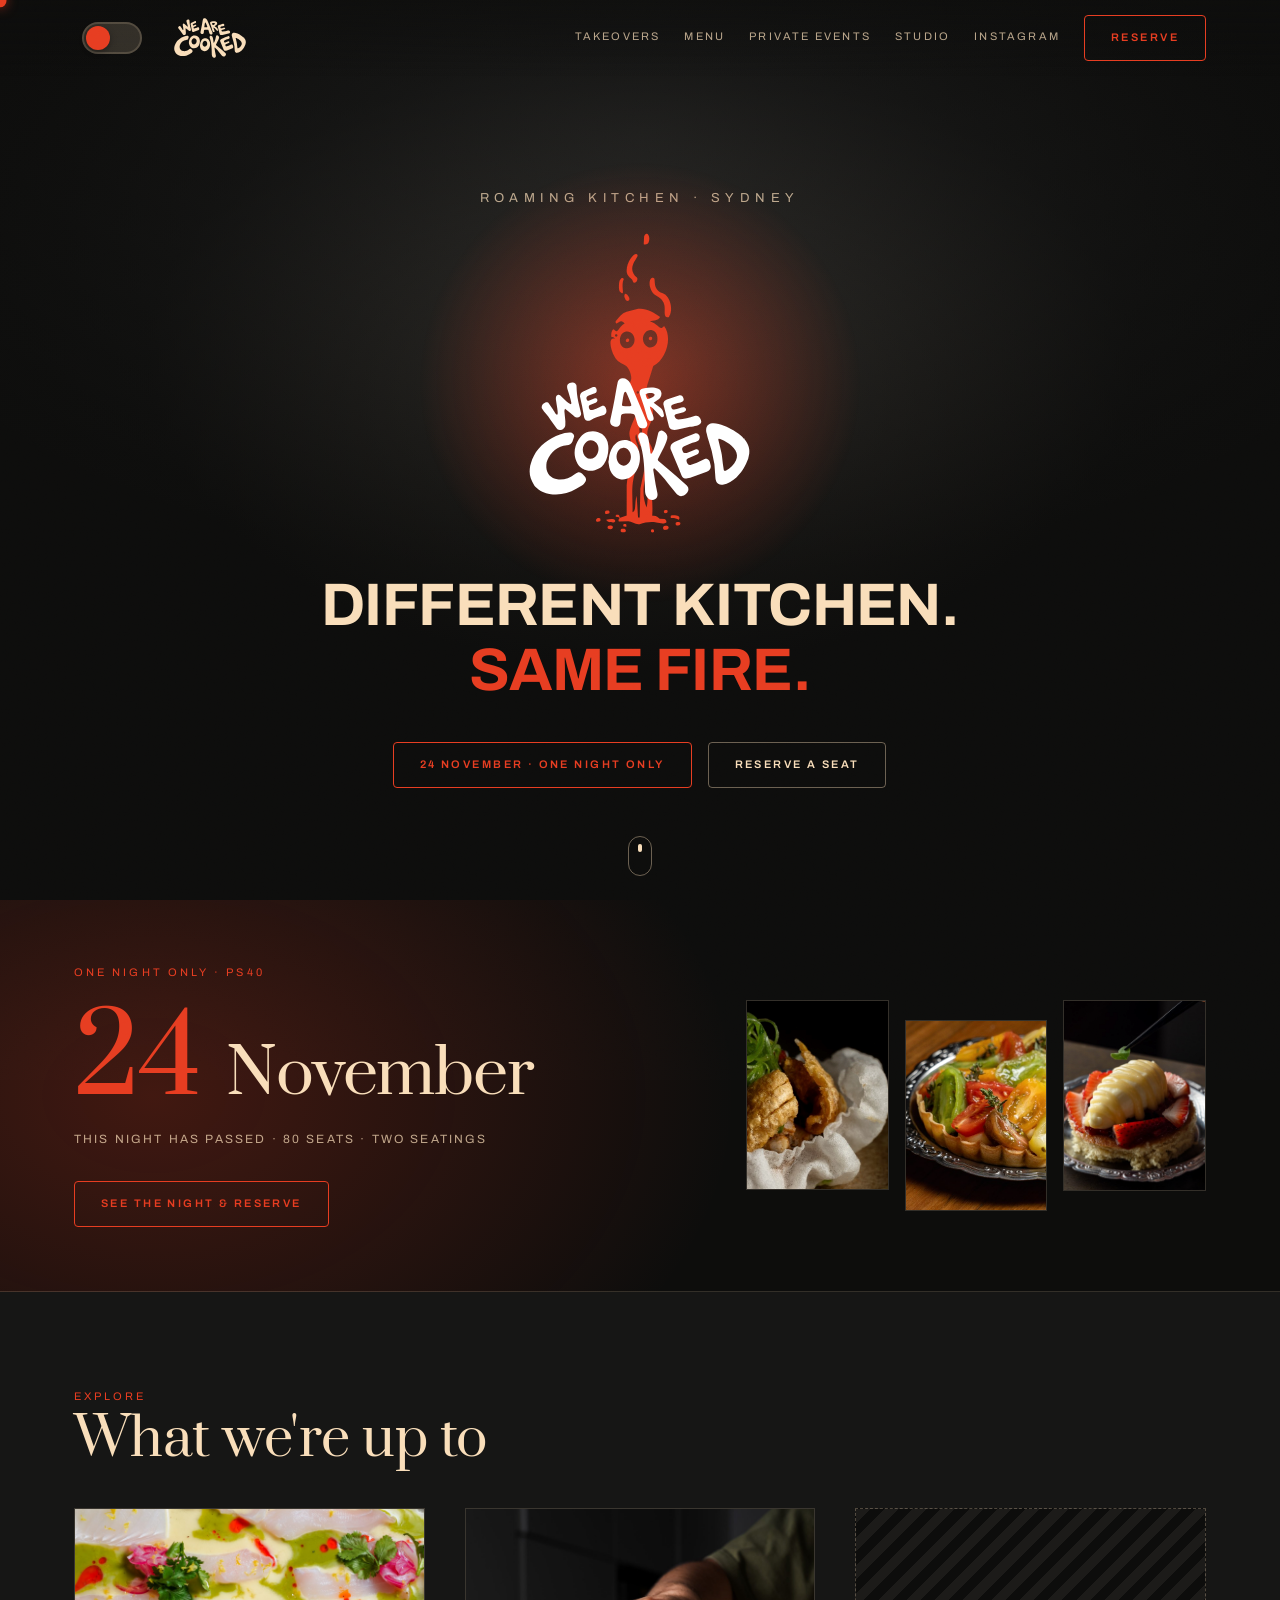
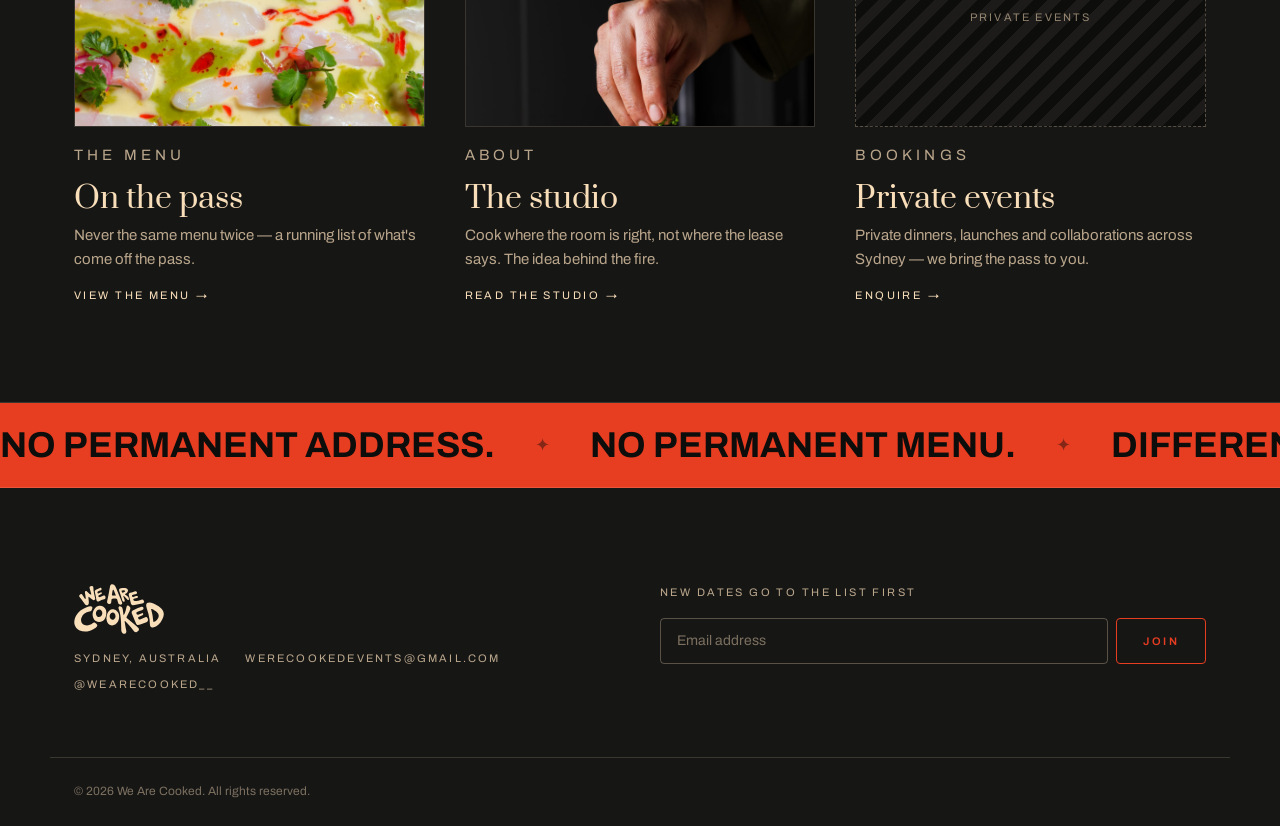
==== index.html @ dd6ea1f4 "Single-night PS40 event (24 Nov), dish photos, menu gallery - Reframe PS40 as one night only: takeov" ====
<!DOCTYPE html>
<html lang="en">
<head>
<meta charset="UTF-8">
<meta name="viewport" content="width=device-width, initial-scale=1, viewport-fit=cover">
<title>We Are Cooked — Roaming Kitchen, Sydney</title>
<meta name="description" content="We Are Cooked is a roaming kitchen based in Sydney. No permanent address, no permanent menu — follow the fire to our next kitchen takeover.">
<meta name="theme-color" content="#161615">

<!-- Open Graph -->
<meta property="og:title" content="We Are Cooked — Roaming Kitchen, Sydney">
<meta property="og:description" content="No permanent address. No permanent menu. We cook where we can, serve what we love. Different kitchen. Same fire.">
<meta property="og:type" content="website">
<meta property="og:url" content="https://beaupronesti-ux.github.io/WeAreCooked-/">
<meta property="og:image" content="https://beaupronesti-ux.github.io/WeAreCooked-/assets/img/og-share.jpg">
<meta property="og:image:width" content="1200">
<meta property="og:image:height" content="630">
<meta name="twitter:card" content="summary_large_image">
<meta name="twitter:title" content="We Are Cooked — Roaming Kitchen, Sydney">
<meta name="twitter:description" content="No permanent address. No permanent menu. Different kitchen. Same fire.">
<meta name="twitter:image" content="https://beaupronesti-ux.github.io/WeAreCooked-/assets/img/og-share.jpg">

<link rel="icon" type="image/svg+xml" href="assets/img/logo-icon.svg">

<link rel="preconnect" href="https://fonts.googleapis.com">
<link rel="preconnect" href="https://fonts.gstatic.com" crossorigin>
<link href="https://fonts.googleapis.com/css2?family=Archivo:wght@400;500;600;700&family=Prata&display=swap" rel="stylesheet">

<link rel="stylesheet" href="assets/css/style.css">
</head>
<body>

<a class="skip-link" href="#main">Skip to content</a>

<div class="grain-overlay" aria-hidden="true"></div>

<div class="cursor-flame" id="cursorFlame" aria-hidden="true">
  <svg class="cursor-flame-svg" viewBox="0 0 64 64" fill="currentColor" aria-hidden="true">
    <path d="M32 8c-6 10-16 14-16 26a16 16 0 0 0 32 0c0-6-3-9-5-12 0 4-2 6-4 6 3-8-1-14-7-20z"/>
  </svg>
</div>

<!-- ============ HEADER ============ -->
<header class="site-header" id="siteHeader">
  <div class="wrap header-row">
    <button class="theme-toggle" id="themeToggle" type="button" aria-pressed="false" aria-label="Switch to light palette">
      <span class="theme-toggle-track"><span class="theme-toggle-thumb"></span></span>
    </button>

    <a href="index.html" class="brand">
      <img src="assets/img/logo-wordmark.svg" alt="We Are Cooked" class="brand-mark logo-dark">
      <img src="assets/img/logo-wordmark-light.svg" alt="We Are Cooked" class="brand-mark logo-light">
    </a>

    <nav class="primary-nav" id="primaryNav" aria-label="Primary">
      <a href="takeovers.html">Takeovers</a>
      <a href="menu.html">Menu</a>
      <a href="private.html">Private Events</a>
      <a href="studio.html">Studio</a>
      <a href="https://instagram.com/wearecooked__" target="_blank" rel="noopener">Instagram</a>
    </nav>

    <div class="header-actions">
      <button class="btn btn-primary" type="button" data-open-reserve data-event="general">Reserve</button>
      <button class="nav-toggle" id="navToggle" aria-expanded="false" aria-controls="mobileNav" aria-label="Open menu">
        <span></span><span></span><span></span>
      </button>
    </div>
  </div>
</header>

<!-- ============ MOBILE NAV ============ -->
<div class="mobile-nav" id="mobileNav" aria-hidden="true">
  <nav aria-label="Mobile">
    <a href="takeovers.html">Takeovers</a>
    <a href="menu.html">Menu</a>
    <a href="private.html">Private Events</a>
    <a href="studio.html">Studio</a>
    <a href="https://instagram.com/wearecooked__" target="_blank" rel="noopener">Instagram</a>
    <a href="takeovers.html#seatings" class="btn btn-primary btn-block">Reserve a seat</a>
  </nav>
</div>

<main id="main">

  <!-- ============ HERO ============ -->
  <section class="hero" id="top">
    <div class="hero-embers" aria-hidden="true">
      <span></span><span></span><span></span><span></span><span></span>
      <span></span><span></span><span></span><span></span><span></span>
      <span></span><span></span>
    </div>
    <div class="hero-vignette" aria-hidden="true"></div>

    <div class="hero-inner">
      <p class="hero-eyebrow hero-in hero-in-1">Roaming kitchen&nbsp;&middot;&nbsp;Sydney</p>
      <h1 class="hero-mark hero-in hero-in-2">
        <img src="assets/img/logo-hero.svg" alt="We Are Cooked" class="logo-dark">
        <img src="assets/img/logo-hero-light.svg" alt="We Are Cooked" class="logo-light">
      </h1>
      <p class="hero-statement hero-in hero-in-3">Different kitchen.<br><span>Same fire.</span></p>

      <div class="hero-cta hero-in hero-in-4">
        <a href="takeovers.html" class="btn btn-primary">24 November &middot; One night only</a>
        <button class="btn btn-secondary" type="button" data-open-reserve data-event="general">Reserve a seat</button>
      </div>
    </div>

    <a class="scroll-cue" href="#featured-takeover" aria-label="Scroll to explore">
      <span></span>
    </a>
  </section>

  <!-- ============ FEATURED TAKEOVER ============ -->
  <section class="featured-takeover reveal" id="featured-takeover">
    <div class="wrap featured-takeover-inner">
      <div class="featured-copy">
        <p class="eyebrow">One night only &middot; PS40</p>
        <h2 class="ticket-dates featured-dates">24 <em>November</em></h2>
        <p class="featured-scarcity"><span data-countdown>One night only</span> &middot; 80 seats &middot; two seatings</p>
        <a href="takeovers.html" class="btn btn-primary featured-cta">See the night &amp; reserve</a>
      </div>
      <div class="featured-photos" aria-hidden="true">
        <img src="assets/img/dish-pork-liver-sisig.jpg" alt="" loading="lazy">
        <img src="assets/img/dish-garden-tomato-tart.jpg" alt="" loading="lazy">
        <img src="assets/img/dish-olive-strawberry.jpg" alt="" loading="lazy">
      </div>
    </div>
  </section>

  <!-- ============ PREVIEWS ============ -->
  <section class="section section-alt" id="previews">
    <div class="wrap">
      <div class="section-head reveal">
        <div>
          <p class="eyebrow">Explore</p>
          <h2>What we're up to</h2>
        </div>
      </div>

      <div class="preview-grid reveal">
        <article class="preview-card">
          <div class="image-slot has-photo" aria-hidden="true"><img src="assets/img/dish-angelfish-ceviche.jpg" alt=""></div>
          <p class="eyebrow">The menu</p>
          <h3>On the pass</h3>
          <p>Never the same menu twice &mdash; a running list of what's come off the pass.</p>
          <a href="menu.html" class="link-arrow">View the menu <span class="arrow-nudge">&rarr;</span></a>
        </article>

        <article class="preview-card">
          <div class="image-slot has-photo" aria-hidden="true"><img src="assets/img/studio-hands-working.jpg" alt=""></div>
          <p class="eyebrow">About</p>
          <h3>The studio</h3>
          <p>Cook where the room is right, not where the lease says. The idea behind the fire.</p>
          <a href="studio.html" class="link-arrow">Read the studio <span class="arrow-nudge">&rarr;</span></a>
        </article>

        <article class="preview-card">
          <div class="image-slot" aria-hidden="true"><span>Private Events</span></div>
          <p class="eyebrow">Bookings</p>
          <h3>Private events</h3>
          <p>Private dinners, launches and collaborations across Sydney &mdash; we bring the pass to you.</p>
          <a href="private.html" class="link-arrow">Enquire <span class="arrow-nudge">&rarr;</span></a>
        </article>
      </div>
    </div>
  </section>

  <!-- ============ MANIFESTO MARQUEE ============ -->
  <section class="marquee" id="manifesto" aria-label="Brand statement">
    <p class="visually-hidden">No permanent address. No permanent menu. We cook where we can, serve what we love. Different kitchen. Same fire.</p>
    <div class="marquee-track" aria-hidden="true">
      <span>No permanent address.</span><span>No permanent menu.</span><span>Different kitchen.</span><span>Same fire.</span>
      <span>No permanent address.</span><span>No permanent menu.</span><span>Different kitchen.</span><span>Same fire.</span>
    </div>
    <p class="marquee-static" aria-hidden="true">No permanent address. No permanent menu. Different kitchen. Same fire.</p>
  </section>

</main>

<!-- ============ FOOTER ============ -->
<footer class="site-footer" id="footer-signup">
  <div class="wrap footer-grid">
    <div class="footer-brand">
      <img src="assets/img/logo-wordmark.svg" alt="We Are Cooked" class="brand-footer-mark logo-dark">
      <img src="assets/img/logo-wordmark-light.svg" alt="We Are Cooked" class="brand-footer-mark logo-light">
      <div class="footer-meta">
        <span>Sydney, Australia</span>
        <a href="mailto:werecookedevents@gmail.com">werecookedevents@gmail.com</a>
        <a href="https://instagram.com/wearecooked__" target="_blank" rel="noopener">@wearecooked__</a>
      </div>
    </div>

    <div class="footer-signup">
      <div class="footer-signup-label">New dates go to the list first</div>
      <form class="signup-form" id="signupForm" novalidate>
        <label class="visually-hidden" for="signupEmail">Email address</label>
        <input class="input" type="email" id="signupEmail" name="email" placeholder="Email address" required autocomplete="email">
        <button class="btn btn-primary" type="submit">Join</button>
      </form>
      <p class="signup-status" id="signupStatus" role="status" aria-live="polite"></p>
    </div>
  </div>

  <div class="wrap footer-bottom">
    <p>&copy; <span id="year"></span> We Are Cooked. All rights reserved.</p>
  </div>
</footer>

<!-- ============ MOBILE STICKY RESERVE BAR ============ -->
<div class="mobile-reserve-bar" id="mobileReserveBar">
  <button class="btn btn-primary btn-block" type="button" data-open-reserve data-event="general">Reserve a seat</button>
</div>

<!-- ============ RESERVE MODAL ============ -->
<div class="modal-backdrop" id="reserveBackdrop" hidden>
  <div class="modal" role="dialog" aria-modal="true" aria-labelledby="reserveTitle" id="reserveModal">
    <div class="modal-head">
      <div>
        <div id="reserveTitle" class="modal-title">Reserve a seat</div>
        <div class="modal-sub" id="reserveSub">Choose a date to get started</div>
      </div>
      <button class="modal-close" type="button" id="reserveClose" aria-label="Close">&times;</button>
    </div>
    <div class="modal-body" id="reserveBody">
      <!-- Fallback reserve-by-email message shown until Humanitix links are configured -->
    </div>
  </div>
</div>

<script src="assets/js/main.js"></script>
<script src="https://events.humanitix.com/scripts/widgets/popup.js" type="module"></script>
</body>
</html>
---- assets/css/style.css ----
/* ==========================================================================
   We Are Cooked — design tokens
   ========================================================================== */
:root {
  --ink: #0d0d0c;
  --ink-2: #161615;
  --ink-3: #1c1b19;
  --cream: #F9DEBA;
  --cream-soft: color-mix(in srgb, var(--cream) 72%, transparent);
  --cream-faint: color-mix(in srgb, var(--cream) 16%, transparent);
  --ember: #E73D21;
  --ember-2: #C52319;

  --font-display: 'Prata', Georgia, serif;
  --font-body: 'Archivo', system-ui, -apple-system, 'Segoe UI', sans-serif;
  --font-statement: 'Archivo', system-ui, sans-serif;

  --wrap: 1180px;
  --space-1: 8px;
  --space-2: 16px;
  --space-3: 24px;
  --space-4: 40px;
  --space-5: 64px;
  --space-6: 96px;

  --radius: 4px;
  --header-h: 76px;

  --ease: cubic-bezier(.2, .8, .2, 1);
}

/* Light palette — sampled directly from the paste-up flier series:
   bright cream page (page 1), dusty pink for alternating sections
   (page 4, "Same Fire."), warm tan for card/panel surfaces. */
[data-theme="light"] {
  --ink: #EFE9E2;
  --ink-2: color-mix(in srgb, var(--ember) 16%, #EFE9E2 84%);
  --ink-3: #F6E9D4;
  --cream: #0d0d0c;
}

/* ==========================================================================
   Reset
   ========================================================================== */
*, *::before, *::after { box-sizing: border-box; }
html { -webkit-text-size-adjust: 100%; scroll-behavior: smooth; }
@media (prefers-reduced-motion: reduce) {
  html { scroll-behavior: auto; }
  *, *::before, *::after { animation-duration: .001ms !important; animation-iteration-count: 1 !important; transition-duration: .001ms !important; scroll-behavior: auto !important; }
}
body {
  margin: 0;
  background: var(--ink);
  color: var(--cream);
  font-family: var(--font-body);
  font-size: 16px;
  line-height: 1.6;
  -webkit-font-smoothing: antialiased;
}
img { max-width: 100%; display: block; }
h1, h2, h3, h4 { font-family: var(--font-display); font-weight: 400; line-height: 1.05; margin: 0; }
p { margin: 0; }
a { color: inherit; }
button { font-family: inherit; }

.wrap { max-width: var(--wrap); margin-inline: auto; padding-inline: var(--space-3); }
@media (max-width: 640px) { .wrap { padding-inline: var(--space-2); } }

.visually-hidden {
  position: absolute; width: 1px; height: 1px; padding: 0; margin: -1px;
  overflow: hidden; clip: rect(0,0,0,0); white-space: nowrap; border: 0;
}

.skip-link {
  position: fixed; top: -100%; left: var(--space-2); z-index: 1000;
  background: var(--cream); color: var(--ink); padding: 10px 16px;
  border-radius: var(--radius); font-size: 14px; font-weight: 600;
  transition: top .2s var(--ease);
}
.skip-link:focus { top: var(--space-2); }

:focus-visible { outline: 2px solid var(--ember); outline-offset: 3px; }
::selection { background: color-mix(in srgb, var(--ember) 40%, transparent); color: var(--cream); }

/* ==========================================================================
   Custom cursor (desktop / fine-pointer only — see main.js for activation)
   ========================================================================== */
.cursor-flame {
  position: fixed; top: 0; left: 0; z-index: 1000; pointer-events: none;
  width: 26px; height: 26px; color: var(--ember);
  opacity: 0; transition: opacity .2s var(--ease), width .2s var(--ease), height .2s var(--ease), color .2s var(--ease);
  filter: drop-shadow(0 0 6px rgba(231, 61, 33, .6));
}
.cursor-flame-svg {
  width: 100%; height: 100%; display: block;
  animation: flame-flicker 1.6s ease-in-out infinite;
  transform-origin: 50% 85%;
}
@keyframes flame-flicker {
  0%, 100% { transform: scale(1, 1) rotate(0deg); }
  25% { transform: scale(1.06, .94) rotate(-4deg); }
  50% { transform: scale(.95, 1.05) rotate(3deg); }
  75% { transform: scale(1.03, .97) rotate(-2deg); }
}
body.has-custom-cursor { cursor: none; }
body.has-custom-cursor a, body.has-custom-cursor button, body.has-custom-cursor [role="button"] { cursor: none; }
body.has-custom-cursor .cursor-flame { opacity: 1; }
.cursor-flame.is-hovering { width: 38px; height: 38px; color: #F9DEBA; }
@media (prefers-reduced-motion: reduce), (pointer: coarse) {
  .cursor-flame { display: none; }
}

.cursor-spark {
  position: fixed; top: 0; left: 0; z-index: 999; pointer-events: none;
  width: 5px; height: 5px; margin: -2.5px 0 0 -2.5px; border-radius: 50%;
  background: var(--ember); box-shadow: 0 0 6px 1px rgba(231, 61, 33, .8);
  animation: spark-burst .55s cubic-bezier(.2, .8, .2, 1) forwards;
}
@keyframes spark-burst {
  0% { transform: translate(0, 0) scale(1); opacity: 1; }
  100% { transform: translate(var(--sx), var(--sy)) scale(0); opacity: 0; }
}
@media (prefers-reduced-motion: reduce), (pointer: coarse) {
  .cursor-spark { display: none; }
}

/* ==========================================================================
   Grain overlay — raw, gritty film-grain texture over the whole page
   ========================================================================== */
.grain-overlay {
  position: fixed; inset: -20%; z-index: 998; pointer-events: none;
  background-image: url("data:image/svg+xml,%3Csvg xmlns='http://www.w3.org/2000/svg' width='180' height='180'%3E%3Cfilter id='n'%3E%3CfeTurbulence type='fractalNoise' baseFrequency='0.9' numOctaves='2' stitchTiles='stitch'/%3E%3C/filter%3E%3Crect width='100%25' height='100%25' filter='url(%23n)'/%3E%3C/svg%3E");
  opacity: .05; mix-blend-mode: overlay;
  animation: grain-shift 8s steps(8) infinite;
}
@keyframes grain-shift {
  0% { transform: translate(0, 0); }
  12% { transform: translate(-2%, 2%); }
  24% { transform: translate(2%, -1%); }
  37% { transform: translate(-1%, -2%); }
  50% { transform: translate(2%, 2%); }
  62% { transform: translate(-2%, -1%); }
  75% { transform: translate(1%, 2%); }
  87% { transform: translate(-1%, 1%); }
  100% { transform: translate(0, 0); }
}
@media (prefers-reduced-motion: reduce) { .grain-overlay { animation: none; } }

/* ==========================================================================
   Buttons
   ========================================================================== */
.btn {
  position: relative; isolation: isolate; overflow: hidden;
  display: inline-flex; align-items: center; justify-content: center;
  gap: 8px; min-height: 46px; padding: 0 26px;
  border: 1px solid transparent; border-radius: var(--radius);
  font-family: var(--font-body); font-weight: 600;
  font-size: 11px; letter-spacing: .22em; text-transform: uppercase;
  text-decoration: none; cursor: pointer; white-space: nowrap;
  transition: border-color .2s var(--ease), color .25s var(--ease) .05s, transform .2s var(--ease);
}
.btn::before {
  content: ""; position: absolute; inset: 0; z-index: -1;
  transform: scaleX(0); transform-origin: left center;
  transition: transform .4s var(--ease);
}
.btn:hover { transform: translateY(-2px); }
.btn:hover::before { transform: scaleX(1); }
.btn:active { transform: translateY(1px); }
.btn-primary { background: transparent; border-color: var(--ember); color: var(--ember); }
.btn-primary::before { background: var(--ember); }
.btn-primary:hover { color: var(--ink); }
.btn-secondary { background: transparent; border-color: color-mix(in srgb, var(--cream) 40%, transparent); color: var(--cream); }
.btn-secondary::before { background: var(--cream); }
.btn-secondary:hover { color: var(--ink); border-color: var(--cream); }
.btn-block { width: 100%; }

.link-arrow {
  display: inline-flex; align-items: center; gap: 6px;
  font-size: 11px; letter-spacing: .22em; text-transform: uppercase;
  text-decoration: none; color: var(--cream);
  background-image: linear-gradient(currentColor, currentColor);
  background-size: 0 1px; background-repeat: no-repeat; background-position: 0 100%;
  transition: background-size .3s var(--ease), color .3s var(--ease);
  padding-bottom: 2px;
}
.link-arrow:hover { background-size: 100% 1px; color: var(--ember); }
.arrow-nudge { display: inline-block; transition: transform .3s var(--ease); }
.link-arrow:hover .arrow-nudge { transform: translateX(4px); }

.input {
  min-height: 46px; padding: 0 16px; font: inherit; font-size: 14px;
  color: var(--cream); background: transparent;
  border: 1px solid color-mix(in srgb, var(--cream) 30%, transparent); border-radius: var(--radius);
  outline: none; transition: border-color .2s var(--ease);
}
.input::placeholder { color: color-mix(in srgb, var(--cream) 45%, transparent); }
.input:hover { border-color: color-mix(in srgb, var(--cream) 55%, transparent); }
.input:focus-visible { border-color: var(--ember); }

/* ==========================================================================
   Header / Nav
   ========================================================================== */
.site-header {
  position: fixed; inset: 0 0 auto 0; z-index: 200;
  background: linear-gradient(to bottom, color-mix(in srgb, var(--ink) 55%, transparent), transparent);
  transition: background-color .3s var(--ease), border-color .3s var(--ease), backdrop-filter .3s var(--ease), transform .3s var(--ease);
}
@media (max-width: 640px) {
  .site-header.is-hidden { transform: translateY(-100%); }
}
.site-header.is-scrolled {
  background: color-mix(in srgb, var(--ink) 97%, transparent);
  backdrop-filter: blur(10px);
  -webkit-backdrop-filter: blur(10px);
  border-bottom: 1px solid var(--cream-faint);
}
.header-row {
  display: flex; align-items: center; gap: var(--space-3);
  height: var(--header-h);
}
.brand {
  display: flex; align-items: center; text-decoration: none; margin-right: auto;
}
.brand-mark { height: 40px; width: auto; display: block; }
@media (max-width: 400px) { .brand-mark { height: 34px; } }

.primary-nav { display: flex; align-items: center; gap: var(--space-3); }
.primary-nav a {
  position: relative; font-size: 11px; letter-spacing: .2em; text-transform: uppercase;
  text-decoration: none; color: var(--cream-soft); padding-bottom: 3px;
  transition: color .2s var(--ease);
}
.primary-nav a::after {
  content: ""; position: absolute; left: 0; right: 100%; bottom: 0; height: 1px;
  background: var(--ember); transition: right .25s var(--ease);
}
.primary-nav a:hover { color: var(--cream); }
.primary-nav a:hover::after { right: 0; }
.primary-nav a[aria-current="page"] { color: var(--ember); }
.primary-nav a[aria-current="page"]::after { right: 0; }
.mobile-nav a[aria-current="page"] { color: var(--ember); }

.header-actions { display: flex; align-items: center; gap: var(--space-2); }

.theme-toggle { background: none; border: 0; padding: 8px; cursor: pointer; line-height: 0; }
.theme-toggle-track {
  position: relative; display: block; width: 60px; height: 32px; border-radius: 16px;
  background: color-mix(in srgb, var(--cream) 16%, transparent);
  border: 2px solid var(--cream-faint);
  transition: background-color .25s var(--ease), border-color .25s var(--ease), box-shadow .25s var(--ease), transform .15s var(--ease);
}
.theme-toggle:hover .theme-toggle-track {
  border-color: var(--ember);
  box-shadow: 0 0 0 5px color-mix(in srgb, var(--ember) 16%, transparent);
}
.theme-toggle:active .theme-toggle-track { transform: scale(.94); }
.theme-toggle-thumb {
  position: absolute; top: 2px; left: 2px; width: 24px; height: 24px; border-radius: 50%;
  background: var(--ember); box-shadow: 0 2px 6px rgba(0, 0, 0, .35);
  transition: transform .3s cubic-bezier(.34, 1.56, .64, 1);
}
.theme-toggle[aria-pressed="true"] .theme-toggle-thumb { transform: translateX(28px); }

.nav-toggle {
  display: none; flex-direction: column; justify-content: center; gap: 5px;
  width: 44px; height: 44px; padding: 0; background: none; border: 0; cursor: pointer;
}
.nav-toggle span {
  display: block; width: 22px; height: 2px; background: var(--cream);
  transition: transform .3s var(--ease), opacity .3s var(--ease);
}
.nav-toggle[aria-expanded="true"] span:nth-child(1) { transform: translateY(7px) rotate(45deg); }
.nav-toggle[aria-expanded="true"] span:nth-child(2) { opacity: 0; }
.nav-toggle[aria-expanded="true"] span:nth-child(3) { transform: translateY(-7px) rotate(-45deg); }

.mobile-nav {
  position: fixed; inset: 0; z-index: 190;
  background: var(--ink-2);
  display: flex; align-items: center; justify-content: center;
  opacity: 0; visibility: hidden; transform: translateY(-8px);
  transition: opacity .3s var(--ease), transform .3s var(--ease), visibility 0s linear .3s;
}
.mobile-nav.is-open {
  opacity: 1; visibility: visible; transform: none;
  transition: opacity .3s var(--ease), transform .3s var(--ease);
}
.mobile-nav nav { display: flex; flex-direction: column; align-items: center; gap: var(--space-3); padding: var(--space-3); }
.mobile-nav a:not(.btn) {
  font-family: var(--font-display); font-size: 28px; text-decoration: none; color: var(--cream);
}
.mobile-nav .btn { margin-top: var(--space-2); }

@media (max-width: 860px) {
  .primary-nav { display: none; }
  .nav-toggle { display: flex; }
  .header-actions .btn-primary { display: none; }
}
@media (max-width: 400px) {
  .brand { font-size: 17px; }
}

/* ==========================================================================
   Hero
   ========================================================================== */
.hero {
  position: relative; min-height: 100svh; min-height: 100vh;
  display: flex; align-items: center; justify-content: center;
  overflow: hidden; background: radial-gradient(120% 90% at 50% 15%, color-mix(in srgb, var(--ink) 90%, white 10%) 0%, var(--ink) 55%, var(--ink) 100%);
  padding-top: var(--header-h);
}
.hero-vignette {
  position: absolute; inset: 0; pointer-events: none;
  background: radial-gradient(62% 55% at 50% 40%, color-mix(in srgb, var(--cream) 10%, transparent), color-mix(in srgb, var(--ink) 55%, transparent) 62%, var(--ink) 100%);
}
.hero-embers { position: absolute; inset: 0; pointer-events: none; overflow: hidden; }
.hero-embers span {
  position: absolute; bottom: -10px; width: 3px; height: 3px; border-radius: 50%;
  background: var(--ember); box-shadow: 0 0 8px 2px rgba(231, 61, 33, .8);
  opacity: 0; animation: ember-rise linear infinite;
}
.hero-embers span:nth-child(1) { left: 6%; animation-duration: 9s; animation-delay: .2s; }
.hero-embers span:nth-child(2) { left: 14%; animation-duration: 12s; animation-delay: 2.4s; }
.hero-embers span:nth-child(3) { left: 23%; animation-duration: 8s; animation-delay: 1s; }
.hero-embers span:nth-child(4) { left: 34%; animation-duration: 11s; animation-delay: 3.8s; }
.hero-embers span:nth-child(5) { left: 45%; animation-duration: 10s; animation-delay: .6s; }
.hero-embers span:nth-child(6) { left: 55%; animation-duration: 13s; animation-delay: 4.6s; }
.hero-embers span:nth-child(7) { left: 64%; animation-duration: 9.5s; animation-delay: 2s; }
.hero-embers span:nth-child(8) { left: 74%; animation-duration: 12.5s; animation-delay: 1.4s; }
.hero-embers span:nth-child(9) { left: 82%; animation-duration: 8.5s; animation-delay: 3.2s; }
.hero-embers span:nth-child(10) { left: 90%; animation-duration: 11.5s; animation-delay: .9s; }
.hero-embers span:nth-child(11) { left: 96%; animation-duration: 10.5s; animation-delay: 2.8s; }
.hero-embers span:nth-child(12) { left: 50%; animation-duration: 14s; animation-delay: 5.4s; }
@keyframes ember-rise {
  0% { opacity: 0; transform: translateY(0) translateX(0) scale(.6); }
  10% { opacity: .9; }
  70% { opacity: .5; }
  100% { opacity: 0; transform: translateY(-92vh) translateX(24px) scale(1); }
}
@media (prefers-reduced-motion: reduce) { .hero-embers { display: none; } }

.hero-inner { position: relative; z-index: 2; text-align: center; padding: var(--space-4) var(--space-2); }

.hero-eyebrow {
  font-size: clamp(11px, 1.6vw, 13px); letter-spacing: .42em; text-transform: uppercase;
  color: var(--cream-soft); margin: 0 0 var(--space-3);
}
.hero-mark {
  position: relative; margin: 0 0 var(--space-4);
  filter: drop-shadow(0 0 40px rgba(231, 61, 33, .25));
}
.hero-mark::before {
  content: ""; position: absolute; left: 50%; top: 50%; z-index: -1;
  width: 70%; aspect-ratio: 1; transform: translate(-50%, -50%);
  background: radial-gradient(circle, rgba(231, 61, 33, .45), transparent 70%);
  animation: ember-glow 3.2s ease-in-out infinite;
}
.hero-mark img {
  height: clamp(160px, 26vw, 300px); width: auto; display: block; margin-inline: auto;
  animation: mascot-bob 4.5s ease-in-out 1.4s infinite;
}
@keyframes mascot-bob {
  0%, 100% { transform: translateY(0) rotate(0deg); }
  50% { transform: translateY(-10px) rotate(-1.5deg); }
}
@keyframes ember-glow {
  0%, 100% { opacity: .5; transform: translate(-50%, -50%) scale(1); }
  50% { opacity: .9; transform: translate(-50%, -50%) scale(1.15); }
}

.hero-in {
  opacity: 0; transform: translateY(34px) scale(.95); filter: blur(10px);
  animation: kinetic-in 1s cubic-bezier(.16, 1, .3, 1) both;
}
.hero-in-1 { animation-delay: .05s; }
.hero-in-2 { animation-delay: .2s; }
.hero-in-3 { animation-delay: .38s; }
.hero-in-4 { animation-delay: .58s; }
@keyframes kinetic-in { to { opacity: 1; transform: none; filter: blur(0); } }
@media (prefers-reduced-motion: reduce) { .hero-mark img, .hero-mark::before { animation: none; } }

.hero-statement {
  margin: 0 0 var(--space-4);
  font-family: var(--font-statement); font-weight: 700; text-transform: uppercase;
  font-size: clamp(30px, 6vw, 60px); line-height: 1.08; letter-spacing: -.01em;
  color: var(--cream);
}
.hero-statement span {
  position: relative; display: inline-block; color: var(--ember);
  animation: heat-shimmer 2.6s ease-in-out 1.6s infinite;
}
@keyframes heat-shimmer {
  0%, 100% { text-shadow: 0 0 0 rgba(231, 61, 33, 0); }
  50% { text-shadow: 0 0 18px rgba(231, 61, 33, .55); }
}

.hero-cta { display: flex; flex-wrap: wrap; gap: var(--space-2); justify-content: center; }

.scroll-cue {
  position: absolute; left: 50%; bottom: var(--space-3); transform: translateX(-50%);
  width: 24px; height: 40px; border: 1px solid color-mix(in srgb, var(--cream) 40%, transparent); border-radius: 14px;
  z-index: 2;
}
.scroll-cue span {
  position: absolute; top: 7px; left: 50%; width: 4px; height: 8px; margin-left: -2px;
  background: var(--cream); border-radius: 2px; animation: cue-move 1.8s ease-in-out infinite;
}
@keyframes cue-move { 0%, 100% { transform: translateY(0); opacity: 1; } 60% { transform: translateY(10px); opacity: .3; } }
@media (max-width: 640px) { .scroll-cue { display: none; } }

@media (max-width: 640px) {
  .hero { min-height: 82svh; min-height: 82vh; }
  .hero-inner { padding: var(--space-3) var(--space-2); }
  .hero-eyebrow { margin-bottom: var(--space-2); }
  .hero-mark { margin-bottom: var(--space-3); }
  .hero-mark img { height: clamp(120px, 34vw, 200px); }
  .hero-statement { margin-bottom: var(--space-3); font-size: clamp(30px, 9.5vw, 44px); }
}

/* ==========================================================================
   Manifesto marquee
   ========================================================================== */
.marquee {
  overflow: hidden; background: var(--ember); border-bottom: 1px solid var(--cream-faint);
  padding: var(--space-3) 0;
}
.marquee-track {
  display: flex; width: max-content; gap: 40px;
  animation: marquee-scroll 20s linear infinite;
}
.marquee:hover .marquee-track { animation-play-state: paused; }
.marquee-track span {
  font-family: var(--font-statement); font-weight: 700; text-transform: uppercase;
  font-size: clamp(20px, 3.2vw, 36px); line-height: 1; color: #0d0d0c;
  white-space: nowrap; display: flex; align-items: center; gap: 40px;
}
.marquee-track span::after { content: "\2726"; font-size: .5em; color: rgba(13, 13, 12, .45); }
@keyframes marquee-scroll { from { transform: translateX(0); } to { transform: translateX(-50%); } }

.marquee-static { display: none; }
@media (prefers-reduced-motion: reduce) {
  .marquee-track { display: none; }
  .marquee-static {
    display: block; text-align: center; margin: 0; padding-inline: var(--space-3);
    font-family: var(--font-statement); font-weight: 700; font-size: clamp(18px, 3vw, 28px);
    text-transform: uppercase; color: #0d0d0c; line-height: 1.3;
  }
}

/* ==========================================================================
   Sections (shared)
   ========================================================================== */
.section { padding: var(--space-6) 0; border-bottom: 1px solid var(--cream-faint); }
.section-alt { background: var(--ink-2); }
.section h2 { font-size: clamp(32px, 5vw, 52px); margin-bottom: var(--space-4); }
.section-head {
  display: flex; flex-wrap: wrap; align-items: baseline; justify-content: space-between;
  gap: var(--space-2); margin-bottom: var(--space-4);
}
.section-head h2 { margin-bottom: 0; }
.section-head-meta {
  font-size: 11px; letter-spacing: .22em; text-transform: uppercase; color: var(--cream-soft);
}

@media (max-width: 640px) {
  .section { padding: var(--space-4) 0; }
  .section h2 { font-size: clamp(26px, 7.5vw, 32px); margin-bottom: var(--space-3); }
  .section-head { margin-bottom: var(--space-3); }
}

/* ==========================================================================
   Featured takeover — homepage banner between hero and previews
   ========================================================================== */
.featured-takeover {
  position: relative; overflow: hidden;
  background: radial-gradient(70% 160% at 12% 50%, color-mix(in srgb, var(--ember) 24%, transparent), transparent 65%), var(--ink);
  border-bottom: 1px solid var(--cream-faint);
  padding: var(--space-5) 0;
}
.featured-takeover-inner {
  display: flex; flex-wrap: wrap; align-items: center; justify-content: space-between; gap: var(--space-4);
}
.featured-dates { margin: var(--space-1) 0; }
.featured-scarcity {
  font-size: 12px; letter-spacing: .18em; text-transform: uppercase; color: var(--cream-soft);
}
@media (max-width: 640px) {
  .featured-takeover { padding: var(--space-4) 0; }
  .featured-takeover-inner { flex-direction: column; align-items: flex-start; }
  .featured-takeover-inner .btn { width: 100%; }
}

/* ==========================================================================
   Homepage previews — teaser cards linking out to each dedicated page
   ========================================================================== */
.preview-grid {
  display: grid; grid-template-columns: repeat(3, minmax(0, 1fr)); gap: var(--space-4);
}
.preview-card { display: flex; flex-direction: column; }
.preview-card .image-slot { aspect-ratio: 16/10; margin-bottom: var(--space-2); }
.preview-card h3 { font-size: clamp(22px, 3vw, 30px); margin-bottom: var(--space-1); }
.preview-card p { color: var(--cream-soft); font-size: 15px; line-height: 1.6; margin-bottom: var(--space-2); }
.preview-card .link-arrow { margin-top: auto; align-self: flex-start; }
@media (max-width: 860px) {
  .preview-grid { grid-template-columns: 1fr; gap: var(--space-4); }
}

/* ==========================================================================
   Dedicated page header — used on takeovers/menu/studio/private pages
   in place of the homepage hero
   ========================================================================== */
.page-header {
  padding: calc(var(--header-h) + var(--space-5)) 0 var(--space-4);
  border-bottom: 1px solid var(--cream-faint);
}
.page-header .page-back {
  display: inline-block; margin-bottom: var(--space-3);
}
.page-header h1 { font-size: clamp(36px, 6vw, 60px); margin-bottom: var(--space-2); }
.page-header .page-intro { color: var(--cream-soft); font-size: clamp(15px, 1.6vw, 17px); line-height: 1.7; max-width: 620px; }
@media (max-width: 640px) {
  .page-header { padding: calc(var(--header-h) + var(--space-3)) 0 var(--space-3); }
}

.image-slot {
  position: relative; width: 100%; aspect-ratio: 1/1;
  background: repeating-linear-gradient(135deg, var(--ink-3), var(--ink-3) 10px, var(--ink) 10px, var(--ink) 20px);
  border: 1px dashed color-mix(in srgb, var(--cream) 28%, transparent);
  display: flex; align-items: center; justify-content: center; text-align: center;
  overflow: hidden;
}
.image-slot span {
  font-size: 11px; letter-spacing: .2em; text-transform: uppercase; line-height: 1.8;
  color: color-mix(in srgb, var(--cream) 55%, transparent); padding: var(--space-2);
}
.image-slot.has-photo { background: none; border-style: solid; border-color: var(--cream-faint); }
.image-slot img { width: 100%; height: 100%; object-fit: cover; display: block; }
.image-slot-studio { aspect-ratio: 4/3; }
@media (max-width: 640px) {
  .pass-frame .image-slot { aspect-ratio: 4/3; }
  .image-slot-studio { aspect-ratio: 16/9; }
}

/* ==========================================================================
   On the pass
   ========================================================================== */
.pass-grid { display: grid; grid-template-columns: minmax(0, .85fr) minmax(0, 1fr); gap: var(--space-5); align-items: center; }
.pass-frame { position: relative; }
.pass-frame .image-slot { transition: opacity .5s var(--ease); }
.pass-frame .image-slot.is-fading { opacity: 0; }

.dish-name {
  font-family: var(--font-display); font-size: clamp(28px, 4vw, 46px); line-height: 1.1;
  color: var(--cream); min-height: 1.2em;
  transition: opacity .35s var(--ease);
}
.dish-desc {
  margin-top: var(--space-2); font-size: clamp(14px, 1.5vw, 17px); line-height: 1.7;
  color: var(--cream-soft); max-width: 460px; min-height: 3.4em;
  transition: opacity .35s var(--ease);
}
.pass-copy.is-fading .dish-name,
.pass-copy.is-fading .dish-desc { opacity: 0; }

.pass-dots { display: flex; gap: 8px; margin-top: var(--space-3); }
.pass-dots button {
  width: 36px; height: 2px; padding: 10px 0; background: none; border: 0; cursor: pointer;
  position: relative;
}
.pass-dots button::after {
  content: ""; position: absolute; inset: 10px 0 auto 0; height: 2px;
  background: color-mix(in srgb, var(--cream) 30%, transparent); transition: background-color .3s var(--ease);
}
.pass-dots button[aria-selected="true"]::after { background: var(--ember); }
.pass-note {
  margin-top: var(--space-2); font-size: 11px; letter-spacing: .24em; text-transform: uppercase;
  color: color-mix(in srgb, var(--cream) 50%, transparent);
}

@media (max-width: 860px) {
  .pass-grid { grid-template-columns: 1fr; gap: var(--space-3); }
}

/* ==========================================================================
   Kitchen Takeovers — ticket card
   ========================================================================== */
.eyebrow {
  font-size: 11px; letter-spacing: .28em; text-transform: uppercase; color: var(--ember);
  margin: 0 0 var(--space-1);
}

.ticket {
  position: relative; display: grid; grid-template-columns: 22px 1fr;
  background: var(--ink-3); border: 1px solid var(--cream-faint);
  transform: perspective(1000px) rotateX(0) rotateY(0);
  transition: transform .5s var(--ease), box-shadow .5s var(--ease), filter .9s var(--ease);
  will-change: transform;
}
.ticket.is-tilting { transition: box-shadow .5s var(--ease); }
.ticket:hover { box-shadow: 0 30px 60px -20px rgba(0, 0, 0, .55); }
.ticket-glare {
  grid-column: 1 / -1; grid-row: 1 / -1; z-index: 4; pointer-events: none;
  background: radial-gradient(circle at var(--glare-x, 50%) var(--glare-y, 0%), color-mix(in srgb, var(--cream) 16%, transparent), transparent 55%);
  opacity: 0; transition: opacity .3s var(--ease);
}
.ticket:hover .ticket-glare { opacity: 1; }
@media (hover: none), (prefers-reduced-motion: reduce) {
  .ticket { transition: none; }
  .ticket-glare { display: none; }
}
.ticket-perf {
  grid-column: 1; grid-row: 1 / 3;
  background-image: repeating-linear-gradient(to bottom, color-mix(in srgb, var(--cream) 35%, transparent) 0 6px, transparent 6px 16px);
  background-position: center; background-repeat: repeat-y; background-size: 1px 16px;
  border-right: 1px dashed color-mix(in srgb, var(--cream) 28%, transparent);
}
.ticket-main { grid-column: 2; grid-row: 1; min-width: 0; padding: var(--space-4) clamp(20px, 4vw, 48px); }

.ticket-top { margin-bottom: var(--space-3); }
.ticket-dates {
  font-family: var(--font-display); font-weight: 400; line-height: 1;
  font-size: clamp(40px, 7vw, 72px); color: var(--ember);
}
.ticket-dates .ticket-plus { display: inline-block; margin: 0 .15em; color: var(--cream-soft); font-size: .55em; vertical-align: middle; }
.ticket-dates em { font-style: normal; color: var(--cream); font-size: .58em; }
.ticket-venue { margin-top: var(--space-1); color: var(--cream-soft); font-size: 14px; letter-spacing: .02em; }
.ticket-venue a {
  color: inherit; text-decoration: none;
  background-image: linear-gradient(currentColor, currentColor);
  background-size: 0 1px; background-repeat: no-repeat; background-position: 0 100%;
  transition: background-size .3s var(--ease), color .3s var(--ease);
  padding-bottom: 1px;
}
.ticket-venue a:hover { background-size: 100% 1px; color: var(--ember); }

.ticket-nights {
  display: grid; grid-template-columns: 1fr; gap: var(--space-4);
  padding: var(--space-4) 0; border-top: 1px solid var(--cream-faint);
}
.ticket-night + .ticket-night { padding-top: var(--space-4); border-top: 1px solid var(--cream-faint); }
.ticket-night h4 {
  font-family: var(--font-body); font-weight: 700; font-size: 13px;
  letter-spacing: .12em; text-transform: uppercase; color: var(--cream);
  margin: 0 0 var(--space-2);
}
.seating-row {
  display: flex; flex-wrap: wrap; align-items: center; justify-content: space-between;
  gap: var(--space-1) var(--space-2); padding: var(--space-2) var(--space-1);
  margin-inline: calc(var(--space-1) * -1);
  border-top: 1px solid var(--cream-faint);
  border-radius: var(--radius); transition: background-color .2s var(--ease);
}
.seating-row:hover { background: color-mix(in srgb, var(--cream) 5%, transparent); }
.seating-row:first-of-type { border-top: 0; }
.seating-time { font-family: var(--font-display); font-size: 19px; color: var(--cream); white-space: nowrap; }
.seating-label { font-size: 11px; letter-spacing: .14em; text-transform: uppercase; color: var(--cream-soft); flex: 1 1 140px; }
.seating-row .btn { min-height: 38px; padding: 0 16px; }

.ticket-tagline {
  padding-top: var(--space-3); border-top: 1px solid var(--cream-faint);
  color: var(--cream-soft); font-size: 14px; line-height: 1.7;
}

.ticket-cta {
  grid-column: 2; grid-row: 2;
  background: var(--ember); color: #0d0d0c;
  display: flex; flex-direction: row; flex-wrap: wrap; align-items: center; gap: var(--space-3) var(--space-6);
  padding: var(--space-3) clamp(20px, 4vw, 48px);
}
.ticket-cta-col { display: flex; flex-direction: column; gap: 6px; }
.cta-label {
  font-size: 10px; letter-spacing: .2em; text-transform: uppercase; color: rgba(13, 13, 12, .68);
}
.cta-link {
  font-family: var(--font-display); font-size: clamp(15px, 1.6vw, 19px); color: #0d0d0c;
  text-decoration: none; background: none; border: 0; padding: 0; text-align: left; cursor: pointer;
  line-height: 1.25; overflow-wrap: normal;
}
.cta-link:hover { text-decoration: underline; }
.ticket-cta-divider { width: 1px; align-self: stretch; background: rgba(13, 13, 12, .18); }

.event-more { margin-top: var(--space-4); text-align: center; color: var(--cream-soft); }
.event-more .link-arrow { margin-left: 6px; }

@media (max-width: 640px) {
  .ticket { grid-template-columns: 1fr; }
  .ticket-perf { display: none; }
  .ticket-main { padding: var(--space-3); }
  .ticket-top { margin-bottom: var(--space-2); }
  .ticket-dates { font-size: clamp(34px, 13vw, 48px); }
  .ticket-nights { grid-template-columns: 1fr; gap: var(--space-2); padding: var(--space-3) 0; }
  .ticket-night + .ticket-night { padding-top: var(--space-3); }
  .seating-row {
    flex-direction: row; flex-wrap: wrap; justify-content: flex-start; align-items: center;
    gap: 4px 10px; padding: var(--space-1);
  }
  .seating-time { flex: 0 0 auto; }
  .seating-label { flex: 1 1 auto; }
  .seating-row .btn { flex: 1 1 100%; margin-top: 2px; }
  .ticket-tagline { padding-top: var(--space-2); font-size: 13px; }
  .ticket-cta { flex-direction: column; align-items: flex-start; padding: var(--space-3); gap: var(--space-2); }
  .ticket-cta-divider { width: 100%; height: 1px; }
}

/* ==========================================================================
   Split sections (Studio)
   ========================================================================== */
.split-grid { display: grid; grid-template-columns: minmax(0, 1fr) minmax(0, 1fr); gap: var(--space-5); align-items: center; }
.split-copy h2 { margin-bottom: var(--space-2); }
.split-copy p { font-size: clamp(14px, 1.6vw, 16px); line-height: 1.8; color: var(--cream-soft); max-width: 460px; margin-bottom: var(--space-3); }
@media (max-width: 860px) {
  .split-grid { grid-template-columns: 1fr; gap: var(--space-3); }
}

/* ==========================================================================
   CTA section
   ========================================================================== */
.section-cta { text-align: center; }
.section-cta h2 { max-width: 700px; margin-inline: auto; margin-bottom: var(--space-2); }
.section-cta p { color: var(--cream-soft); max-width: 460px; margin-inline: auto; margin-bottom: var(--space-3); font-size: 16px; }

/* ==========================================================================
   Footer
   ========================================================================== */
.site-footer { background: var(--ink-2); padding: var(--space-6) 0 var(--space-3); }
.footer-grid {
  display: grid; grid-template-columns: minmax(0, 1fr) minmax(0, 1fr); gap: var(--space-4);
  padding-bottom: var(--space-5); border-bottom: 1px solid var(--cream-faint);
}
.brand-footer-mark { height: clamp(34px, 5vw, 50px); width: auto; }
.footer-meta { display: flex; flex-wrap: wrap; gap: var(--space-1) var(--space-3); margin-top: var(--space-2); }
.footer-meta span, .footer-meta a {
  font-size: 11px; letter-spacing: .2em; text-transform: uppercase; text-decoration: none; color: var(--cream-soft);
}
.footer-meta a:hover { color: var(--ember); }

.footer-signup-label { font-size: 11px; letter-spacing: .22em; text-transform: uppercase; color: var(--cream-soft); margin-bottom: var(--space-2); }
.signup-form { display: flex; gap: var(--space-1); flex-wrap: wrap; }
.signup-form .input { flex: 1 1 200px; }
.signup-status { margin-top: var(--space-1); font-size: 13px; min-height: 1.2em; color: var(--cream-soft); }
.signup-status.is-success { color: var(--ember); }
.signup-status.is-error { color: #ff8a80; }

.footer-bottom { padding-top: var(--space-3); }
.footer-bottom p { font-size: 12px; color: color-mix(in srgb, var(--cream) 45%, transparent); }

@media (max-width: 640px) { .footer-grid { grid-template-columns: 1fr; } }

/* ==========================================================================
   Mobile sticky Reserve bar
   ========================================================================== */
.mobile-reserve-bar {
  display: none;
}
@media (max-width: 640px) {
  .mobile-reserve-bar {
    display: block; position: fixed; left: 0; right: 0; bottom: 0; z-index: 150;
    padding: var(--space-2) var(--space-2) calc(var(--space-2) + env(safe-area-inset-bottom));
    background: color-mix(in srgb, var(--ink) 92%, transparent);
    backdrop-filter: blur(10px);
    border-top: 1px solid var(--cream-faint);
    transform: translateY(100%);
    transition: transform .3s var(--ease);
  }
  .mobile-reserve-bar.is-visible { transform: translateY(0); }
}
@media (prefers-reduced-motion: reduce) { .mobile-reserve-bar { transition: none; } }

/* ==========================================================================
   Reserve modal
   ========================================================================== */
.modal-backdrop {
  position: fixed; inset: 0; z-index: 300;
  background: rgba(13, 13, 12, .82);
  display: flex; align-items: center; justify-content: center;
  padding: var(--space-2);
  opacity: 0; transition: opacity .25s var(--ease);
}
.modal-backdrop.is-open { opacity: 1; }
.modal-backdrop[hidden] { display: none; }

.modal {
  width: min(560px, 100%); max-height: min(720px, 90vh);
  display: flex; flex-direction: column;
  background: var(--ink-3); border: 1px solid color-mix(in srgb, var(--cream) 28%, transparent);
  transform: translateY(12px) scale(.98); transition: transform .25s var(--ease);
}
.modal-backdrop.is-open .modal { transform: none; }

.modal-head {
  display: flex; align-items: flex-start; justify-content: space-between; gap: var(--space-2);
  padding: var(--space-3) var(--space-3) var(--space-2); border-bottom: 1px solid var(--cream-faint);
}
.modal-title { font-family: var(--font-display); font-size: 24px; color: var(--cream); }
.modal-sub { margin-top: 6px; font-size: 11px; letter-spacing: .18em; text-transform: uppercase; color: color-mix(in srgb, var(--cream) 55%, transparent); }
.modal-close {
  background: none; border: 0; color: color-mix(in srgb, var(--cream) 70%, transparent); font-size: 22px; line-height: 1;
  cursor: pointer; padding: 4px;
}
.modal-close:hover { color: var(--cream); }
.modal-body { padding: var(--space-3); overflow-y: auto; }
.modal-body iframe { width: 100%; height: 62vh; min-height: 420px; border: 0; background: var(--cream); }

.modal-fallback { text-align: center; padding: var(--space-3) 0; }
.modal-fallback p { color: var(--cream-soft); font-size: 14px; line-height: 1.7; margin-bottom: var(--space-3); }

/* ==========================================================================
   Reveal-on-scroll
   ========================================================================== */
.reveal {
  opacity: 0; transform: translateY(30px) scale(.96); filter: blur(6px);
  transition: opacity .9s var(--ease), transform .9s var(--ease), filter .9s var(--ease);
}
.reveal.is-visible { opacity: 1; transform: none; filter: blur(0); }
@media (prefers-reduced-motion: reduce) {
  .reveal { opacity: 1; transform: none; filter: none; transition: none; }
}

/* Ticket internals stagger in after the card itself lands */
.ticket-top, .ticket-nights, .ticket-tagline, .ticket-cta {
  opacity: 0; transform: translateY(16px);
  transition: opacity .6s var(--ease), transform .6s var(--ease);
}
.ticket.is-visible .ticket-top { opacity: 1; transform: none; transition-delay: .08s; }
.ticket.is-visible .ticket-nights { opacity: 1; transform: none; transition-delay: .2s; }
.ticket.is-visible .ticket-tagline { opacity: 1; transform: none; transition-delay: .34s; }
.ticket.is-visible .ticket-cta { opacity: 1; transform: none; transition-delay: .42s; }
.ticket.is-visible .ticket-top .ticket-dates {
  animation: stamp-in .6s cubic-bezier(.2, 1.4, .4, 1) .14s both;
}
@keyframes stamp-in {
  0% { transform: scale(1.3) rotate(-4deg); }
  60% { transform: scale(.96) rotate(1deg); }
  100% { transform: scale(1) rotate(0); }
}
@media (prefers-reduced-motion: reduce) {
  .ticket-top, .ticket-nights, .ticket-tagline, .ticket-cta { opacity: 1; transform: none; transition: none; }
  .ticket.is-visible .ticket-top .ticket-dates { animation: none; }
}

/* ==========================================================================
   Theme-swapped logo art — placed last so it always wins any equal-
   specificity tie against earlier display rules (e.g. .brand-mark).
   ========================================================================== */
/* !important is deliberate: which logo variant is visible must always
   win over any component's own display rule (e.g. .hero-mark img,
   .brand-mark), regardless of that rule's specificity. */
.logo-light { display: none !important; }
[data-theme="light"] .logo-dark { display: none !important; }
[data-theme="light"] .logo-light { display: block !important; }

/* ==========================================================================
   One night at PS40 — scarcity + elevated treatment
   ========================================================================== */
.night-flag {
  display: inline-flex; align-items: center; gap: 10px; margin: 0 0 var(--space-2);
  padding: 7px 14px 7px 12px; border: 1px solid color-mix(in srgb, var(--ember) 55%, transparent);
  border-radius: 999px; font-size: 11px; font-weight: 600; letter-spacing: .22em; text-transform: uppercase;
  color: var(--ember); background: color-mix(in srgb, var(--ember) 8%, transparent);
}
.night-flag-dot {
  width: 7px; height: 7px; border-radius: 50%; background: var(--ember);
  box-shadow: 0 0 0 0 color-mix(in srgb, var(--ember) 60%, transparent);
  animation: night-pulse 2s ease-out infinite;
}
@keyframes night-pulse {
  0% { box-shadow: 0 0 0 0 color-mix(in srgb, var(--ember) 55%, transparent); }
  70%, 100% { box-shadow: 0 0 0 10px transparent; }
}
@media (prefers-reduced-motion: reduce) { .night-flag-dot { animation: none; } }
.night-day { margin-top: var(--space-1); font-size: 12px; letter-spacing: .24em; text-transform: uppercase; color: var(--cream-soft); }
.night-section { background: radial-gradient(80% 60% at 50% 0%, color-mix(in srgb, var(--ember) 12%, transparent), transparent 70%), var(--ink-2); scroll-margin-top: var(--header-h); }
.ticket-dates { letter-spacing: -.01em; }

/* Homepage banner */
.featured-takeover-inner { flex-wrap: nowrap; align-items: stretch; gap: var(--space-5); }
.featured-copy { display: flex; flex-direction: column; align-items: flex-start; gap: var(--space-1); }
.featured-copy .featured-cta { margin-top: var(--space-3); }
.featured-dates { font-size: clamp(56px, 9vw, 108px); }
.featured-photos { display: grid; grid-template-columns: repeat(3, 1fr); gap: var(--space-2); flex: 0 1 460px; align-self: center; }
.featured-photos img {
  width: 100%; aspect-ratio: 3/4; object-fit: cover; display: block; border: 1px solid var(--cream-faint);
  filter: saturate(.95) contrast(1.02);
}
.featured-photos img:nth-child(2) { transform: translateY(20px); }
@media (max-width: 860px) {
  .featured-takeover-inner { flex-direction: column; gap: var(--space-4); }
  .featured-photos { flex: none; width: 100%; }
  .featured-photos img:nth-child(2) { transform: none; }
}
@media (max-width: 640px) { .featured-copy .featured-cta { width: 100%; } }

/* Takeovers menu section */
.menu-courses { display: grid; grid-template-columns: repeat(3, minmax(0, 1fr)); gap: var(--space-5) var(--space-4); align-items: start; }
.course-label {
  font-size: 11px; letter-spacing: .28em; text-transform: uppercase; color: var(--ember);
  padding-bottom: var(--space-2); margin-bottom: var(--space-3); border-bottom: 1px solid var(--cream-faint);
}
.course-label span { color: var(--cream-soft); margin-left: 8px; }
.course-dishes { list-style: none; margin: 0; padding: 0; display: grid; gap: var(--space-3); }
.course-dishes li { display: grid; grid-template-columns: 84px 1fr; gap: var(--space-2); align-items: center; }
.course-dishes img { width: 84px; height: 84px; object-fit: cover; display: block; border: 1px solid var(--cream-faint); }
.course-dishes h3 { font-family: var(--font-display); font-weight: 400; font-size: 19px; line-height: 1.2; color: var(--cream); margin-bottom: 4px; }
.course-dishes p { font-size: 13px; color: var(--cream-soft); line-height: 1.5; }
.menu-more { margin-top: var(--space-5); }
@media (max-width: 980px) { .menu-courses { grid-template-columns: 1fr; gap: var(--space-4); } }

/* Menu page */
.dish-course { font-size: 11px; letter-spacing: .28em; text-transform: uppercase; color: var(--ember); margin-bottom: var(--space-2); min-height: 1.2em; }
.pass-cta { margin-top: var(--space-3); }
@media (max-width: 640px) { .pass-cta { width: 100%; } }
.gallery-grid { column-count: 3; column-gap: var(--space-2); }
.gallery-item { break-inside: avoid; margin: 0 0 var(--space-2); background: var(--ink-3); border: 1px solid var(--cream-faint); overflow: hidden; }
.gallery-item img { width: 100%; height: auto; display: block; transition: transform .8s var(--ease); }
.gallery-item:hover img { transform: scale(1.03); }
@media (max-width: 860px) { .gallery-grid { column-count: 2; } }
@media (max-width: 480px) { .gallery-grid { column-gap: 10px; } .gallery-item { margin-bottom: 10px; } }
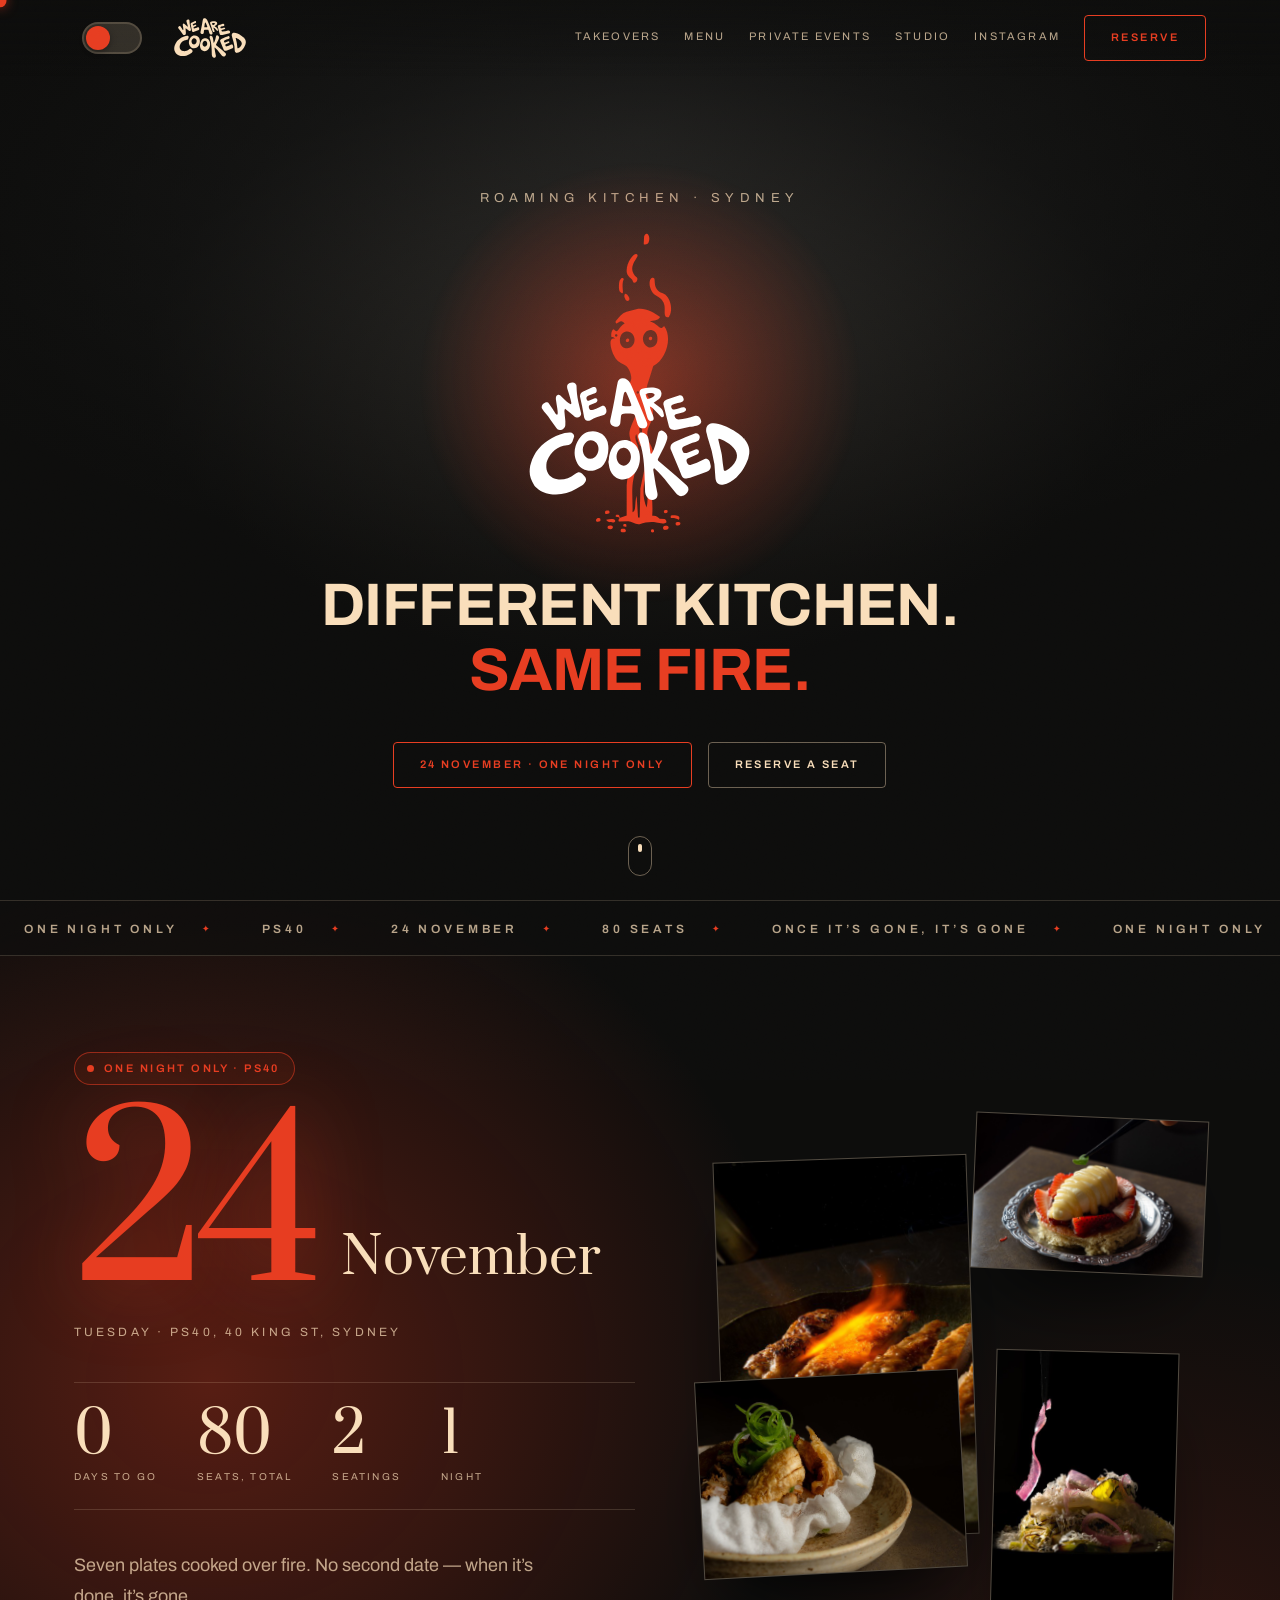
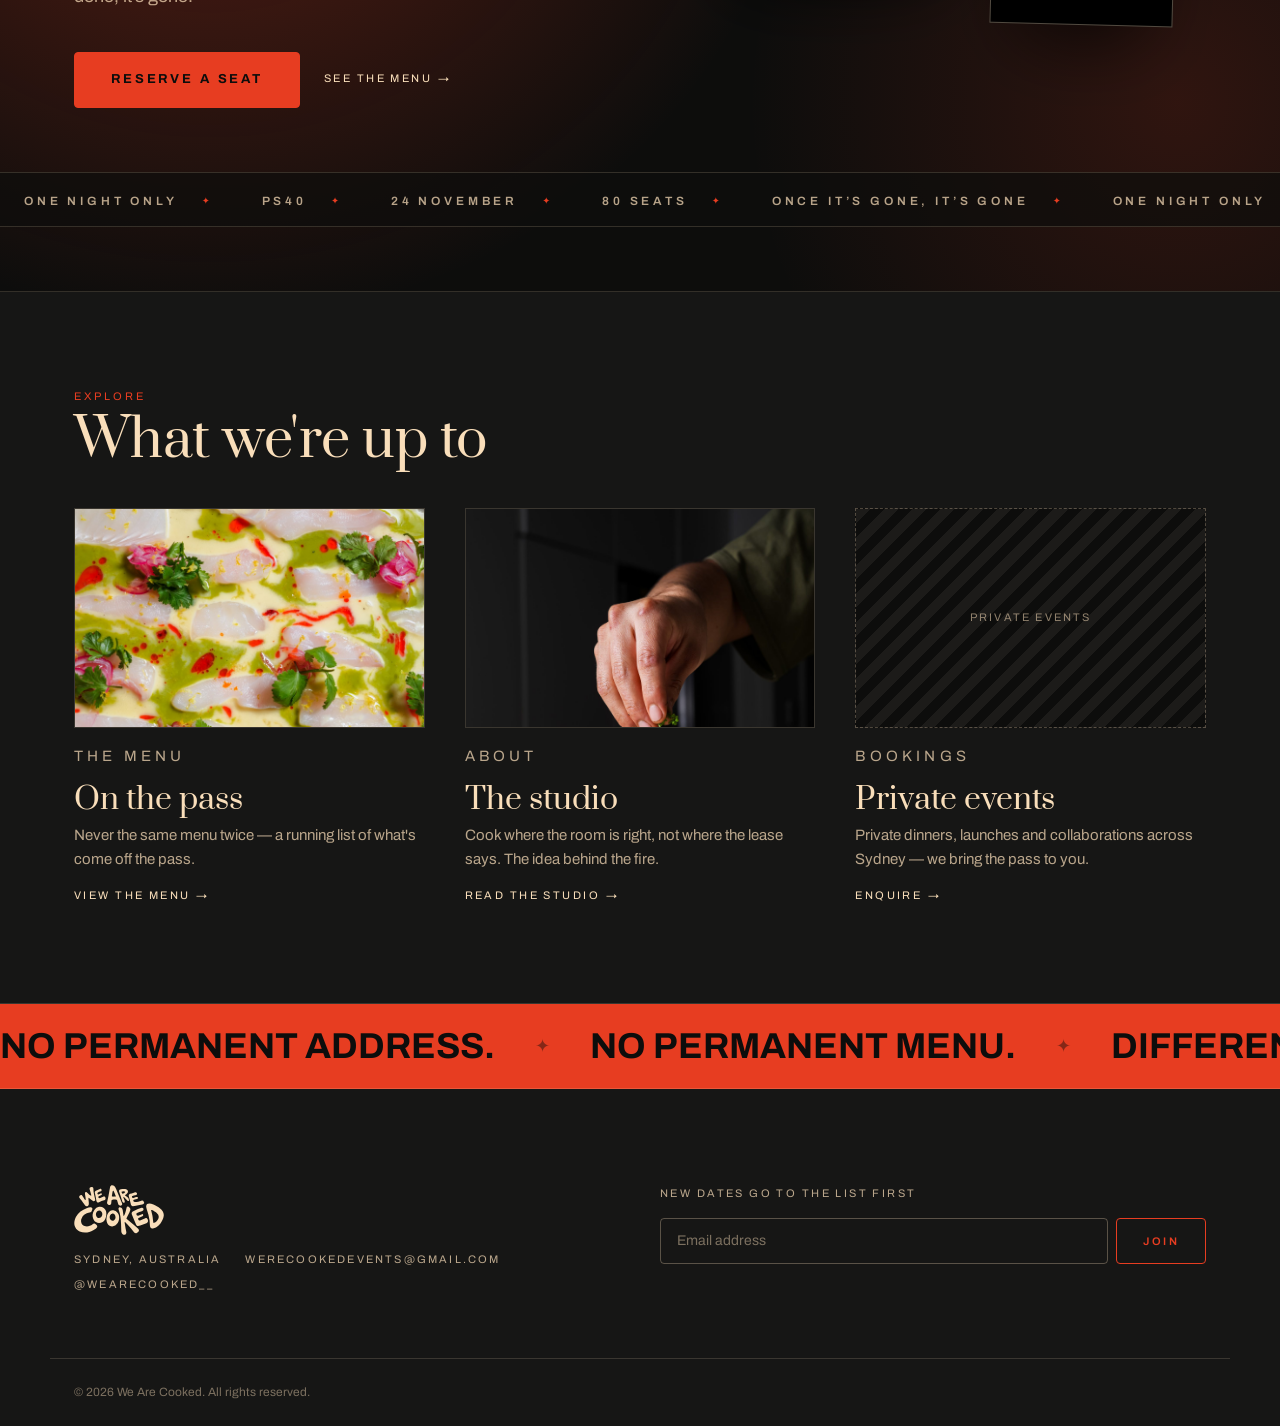
==== commit 65c61ec8: "Homepage: PS40 night as a full spectacle; zoom out tomato tart photo - Giant 24 November, live day c" ====
--- a/index.html
+++ b/index.html
@@ -111,21 +111,40 @@
     </a>
   </section>
 
-  <!-- ============ FEATURED TAKEOVER ============ -->
-  <section class="featured-takeover reveal" id="featured-takeover">
-    <div class="wrap featured-takeover-inner">
-      <div class="featured-copy">
-        <p class="eyebrow">One night only &middot; PS40</p>
-        <h2 class="ticket-dates featured-dates">24 <em>November</em></h2>
-        <p class="featured-scarcity"><span data-countdown>One night only</span> &middot; 80 seats &middot; two seatings</p>
-        <a href="takeovers.html" class="btn btn-primary featured-cta">See the night &amp; reserve</a>
-      </div>
-      <div class="featured-photos" aria-hidden="true">
-        <img src="assets/img/dish-pork-liver-sisig.jpg" alt="" loading="lazy">
-        <img src="assets/img/dish-garden-tomato-tart.jpg" alt="" loading="lazy">
-        <img src="assets/img/dish-olive-strawberry.jpg" alt="" loading="lazy">
-      </div>
-    </div>
+  <!-- ============ THE NIGHT (SPECTACLE) ============ -->
+  <section class="spectacle" id="featured-takeover" aria-labelledby="spectacleTitle">
+    <div class="spectacle-glow" aria-hidden="true"></div>
+    <div class="spectacle-ticker" aria-hidden="true"><div class="spectacle-ticker-track"><span>One night only</span><span>PS40</span><span>24 November</span><span>80 seats</span><span>Once it&rsquo;s gone, it&rsquo;s gone</span><span>One night only</span><span>PS40</span><span>24 November</span><span>80 seats</span><span>Once it&rsquo;s gone, it&rsquo;s gone</span><span>One night only</span><span>PS40</span><span>24 November</span><span>80 seats</span><span>Once it&rsquo;s gone, it&rsquo;s gone</span><span>One night only</span><span>PS40</span><span>24 November</span><span>80 seats</span><span>Once it&rsquo;s gone, it&rsquo;s gone</span></div></div>
+
+    <div class="wrap spectacle-inner">
+      <div class="spectacle-copy">
+        <p class="night-flag reveal"><span class="night-flag-dot" aria-hidden="true"></span>One night only &middot; PS40</p>
+        <h2 class="spectacle-date reveal" id="spectacleTitle"><span class="spectacle-day">24</span><span class="spectacle-month">November</span></h2>
+        <p class="spectacle-where reveal">Tuesday &middot; PS40, 40 King St, Sydney</p>
+
+        <ul class="spectacle-stats reveal">
+          <li><strong data-countdown-num>21</strong><span>Days to go</span></li>
+          <li><strong>80</strong><span>Seats, total</span></li>
+          <li><strong>2</strong><span>Seatings</span></li>
+          <li><strong>1</strong><span>Night</span></li>
+        </ul>
+
+        <p class="spectacle-line reveal">Seven plates cooked over fire. No second date &mdash; when it&rsquo;s done, it&rsquo;s gone.</p>
+        <div class="spectacle-actions reveal">
+          <a href="takeovers.html#seatings" class="btn btn-solid">Reserve a seat</a>
+          <a href="menu.html" class="link-arrow">See the menu <span class="arrow-nudge">&rarr;</span></a>
+        </div>
+      </div>
+
+      <div class="spectacle-collage" aria-hidden="true">
+        <figure class="sp-photo sp-a" data-drift="-0.06"><img src="assets/img/dishes/chicken-2.jpg" alt="" loading="lazy"></figure>
+        <figure class="sp-photo sp-b" data-drift="0.05"><img src="assets/img/dishes/dessert-1.jpg" alt="" loading="lazy"></figure>
+        <figure class="sp-photo sp-c" data-drift="-0.03"><img src="assets/img/dishes/leeks-3.jpg" alt="" loading="lazy"></figure>
+        <figure class="sp-photo sp-d" data-drift="0.08"><img src="assets/img/dishes/sisig-1.jpg" alt="" loading="lazy"></figure>
+      </div>
+    </div>
+
+    <div class="spectacle-ticker is-reverse" aria-hidden="true"><div class="spectacle-ticker-track"><span>One night only</span><span>PS40</span><span>24 November</span><span>80 seats</span><span>Once it&rsquo;s gone, it&rsquo;s gone</span><span>One night only</span><span>PS40</span><span>24 November</span><span>80 seats</span><span>Once it&rsquo;s gone, it&rsquo;s gone</span><span>One night only</span><span>PS40</span><span>24 November</span><span>80 seats</span><span>Once it&rsquo;s gone, it&rsquo;s gone</span><span>One night only</span><span>PS40</span><span>24 November</span><span>80 seats</span><span>Once it&rsquo;s gone, it&rsquo;s gone</span></div></div>
   </section>
 
   <!-- ============ PREVIEWS ============ -->
--- a/assets/css/style.css
+++ b/assets/css/style.css
@@ -466,28 +466,6 @@
   .section { padding: var(--space-4) 0; }
   .section h2 { font-size: clamp(26px, 7.5vw, 32px); margin-bottom: var(--space-3); }
   .section-head { margin-bottom: var(--space-3); }
-}
-
-/* ==========================================================================
-   Featured takeover — homepage banner between hero and previews
-   ========================================================================== */
-.featured-takeover {
-  position: relative; overflow: hidden;
-  background: radial-gradient(70% 160% at 12% 50%, color-mix(in srgb, var(--ember) 24%, transparent), transparent 65%), var(--ink);
-  border-bottom: 1px solid var(--cream-faint);
-  padding: var(--space-5) 0;
-}
-.featured-takeover-inner {
-  display: flex; flex-wrap: wrap; align-items: center; justify-content: space-between; gap: var(--space-4);
-}
-.featured-dates { margin: var(--space-1) 0; }
-.featured-scarcity {
-  font-size: 12px; letter-spacing: .18em; text-transform: uppercase; color: var(--cream-soft);
-}
-@media (max-width: 640px) {
-  .featured-takeover { padding: var(--space-4) 0; }
-  .featured-takeover-inner { flex-direction: column; align-items: flex-start; }
-  .featured-takeover-inner .btn { width: 100%; }
 }
 
 /* ==========================================================================
@@ -872,23 +850,6 @@
 .night-section { background: radial-gradient(80% 60% at 50% 0%, color-mix(in srgb, var(--ember) 12%, transparent), transparent 70%), var(--ink-2); scroll-margin-top: var(--header-h); }
 .ticket-dates { letter-spacing: -.01em; }
 
-/* Homepage banner */
-.featured-takeover-inner { flex-wrap: nowrap; align-items: stretch; gap: var(--space-5); }
-.featured-copy { display: flex; flex-direction: column; align-items: flex-start; gap: var(--space-1); }
-.featured-copy .featured-cta { margin-top: var(--space-3); }
-.featured-dates { font-size: clamp(56px, 9vw, 108px); }
-.featured-photos { display: grid; grid-template-columns: repeat(3, 1fr); gap: var(--space-2); flex: 0 1 460px; align-self: center; }
-.featured-photos img {
-  width: 100%; aspect-ratio: 3/4; object-fit: cover; display: block; border: 1px solid var(--cream-faint);
-  filter: saturate(.95) contrast(1.02);
-}
-.featured-photos img:nth-child(2) { transform: translateY(20px); }
-@media (max-width: 860px) {
-  .featured-takeover-inner { flex-direction: column; gap: var(--space-4); }
-  .featured-photos { flex: none; width: 100%; }
-  .featured-photos img:nth-child(2) { transform: none; }
-}
-@media (max-width: 640px) { .featured-copy .featured-cta { width: 100%; } }
 
 /* Takeovers menu section */
 .menu-courses { display: grid; grid-template-columns: repeat(3, minmax(0, 1fr)); gap: var(--space-5) var(--space-4); align-items: start; }
@@ -915,3 +876,117 @@
 .gallery-item:hover img { transform: scale(1.03); }
 @media (max-width: 860px) { .gallery-grid { column-count: 2; } }
 @media (max-width: 480px) { .gallery-grid { column-gap: 10px; } .gallery-item { margin-bottom: 10px; } }
+
+/* ==========================================================================
+   Menu page — one chapter per dish, justified photo rows (no cropping)
+   ========================================================================== */
+.dishes { padding-top: var(--space-4); }
+.dish-chapter {
+  display: grid; grid-template-columns: minmax(220px, 300px) minmax(0, 1fr); gap: var(--space-5);
+  padding: var(--space-5) 0; border-top: 1px solid var(--cream-faint); align-items: start;
+}
+.dish-chapter:first-child { border-top: 0; }
+.dish-chapter-copy { position: sticky; top: calc(var(--header-h) + var(--space-3)); }
+.dish-num { display: block; font-family: var(--font-display); font-size: 64px; line-height: 1; color: color-mix(in srgb, var(--cream) 14%, transparent); margin-bottom: var(--space-1); }
+.dish-chapter-copy h2 { font-size: clamp(28px, 3.4vw, 42px); line-height: 1.1; margin-bottom: var(--space-2); }
+.dish-chapter-desc { color: var(--cream-soft); font-size: 15px; line-height: 1.7; }
+.dish-photos { display: flex; flex-direction: column; gap: var(--space-1); }
+.dish-row { display: flex; gap: var(--space-1); }
+.dish-photo {
+  margin: 0; overflow: hidden; background: var(--ink-3); border: 1px solid var(--cream-faint);
+  flex: var(--ar) 1 0; min-width: 0; aspect-ratio: auto;
+}
+.dish-photo img { width: 100%; height: 100%; display: block; object-fit: cover; transition: transform .9s var(--ease); }
+.dish-photo:hover img { transform: scale(1.03); }
+@media (max-width: 860px) {
+  .dish-chapter { grid-template-columns: 1fr; gap: var(--space-3); padding: var(--space-4) 0; }
+  .dish-chapter-copy { position: static; }
+  .dish-num { font-size: 44px; }
+}
+@media (max-width: 480px) { .dish-photos, .dish-row { gap: 6px; } }
+
+/* ==========================================================================
+   The night — homepage spectacle
+   ========================================================================== */
+.btn-solid { background: var(--ember); border-color: var(--ember); color: #0d0d0c; font-weight: 700; }
+.btn-solid:hover { background: var(--cream); border-color: var(--cream); color: #0d0d0c; }
+
+.spectacle {
+  position: relative; overflow: hidden; isolation: isolate;
+  background: var(--ink); border-bottom: 1px solid var(--cream-faint);
+  padding: 0 0 var(--space-5);
+}
+.spectacle-glow {
+  position: absolute; inset: -10% -10% auto -10%; height: 130%; z-index: -1; pointer-events: none;
+  background:
+    radial-gradient(55% 60% at 22% 45%, color-mix(in srgb, var(--ember) 34%, transparent), transparent 70%),
+    radial-gradient(40% 50% at 85% 70%, color-mix(in srgb, var(--ember) 16%, transparent), transparent 70%);
+  animation: spectacle-breathe 7s ease-in-out infinite alternate;
+}
+@keyframes spectacle-breathe { from { opacity: .75; transform: scale(1); } to { opacity: 1; transform: scale(1.06); } }
+
+.spectacle-ticker {
+  overflow: hidden; border-block: 1px solid var(--cream-faint); padding: 14px 0; white-space: nowrap;
+  background: color-mix(in srgb, var(--ink) 70%, transparent);
+}
+.spectacle-ticker-track { display: inline-flex; animation: marquee-scroll 38s linear infinite; }
+.spectacle-ticker.is-reverse .spectacle-ticker-track { animation-direction: reverse; }
+.spectacle-ticker span {
+  font-size: 12px; font-weight: 600; letter-spacing: .32em; text-transform: uppercase; color: var(--cream-soft);
+  padding: 0 var(--space-3); display: inline-flex; align-items: center; gap: var(--space-3);
+}
+.spectacle-ticker span::after { content: "\2726"; color: var(--ember); font-size: .8em; }
+.spectacle-ticker.is-reverse { margin-top: var(--space-5); }
+
+.spectacle-inner {
+  display: grid; grid-template-columns: minmax(0, 1.05fr) minmax(0, .95fr); gap: var(--space-5);
+  align-items: center; padding-top: var(--space-6);
+}
+.spectacle-date { display: flex; align-items: flex-end; gap: clamp(12px, 2vw, 24px); margin: var(--space-3) 0 var(--space-3); line-height: .8; }
+.spectacle-day {
+  font-family: var(--font-display); font-weight: 400; color: var(--ember);
+  font-size: clamp(130px, 17vw, 250px); letter-spacing: -.04em;
+  text-shadow: 0 0 80px color-mix(in srgb, var(--ember) 45%, transparent);
+}
+.spectacle-month {
+  font-family: var(--font-display); font-weight: 400; color: var(--cream);
+  font-size: clamp(30px, 4vw, 58px); line-height: 1; padding-bottom: .3em;
+}
+.spectacle-where { font-size: 12px; letter-spacing: .26em; text-transform: uppercase; color: var(--cream-soft); margin-bottom: var(--space-4); }
+.spectacle-stats {
+  list-style: none; margin: 0 0 var(--space-4); padding: var(--space-3) 0;
+  display: grid; grid-template-columns: repeat(4, auto); justify-content: start; gap: var(--space-4);
+  border-block: 1px solid var(--cream-faint);
+}
+.spectacle-stats li { display: flex; flex-direction: column; gap: 6px; }
+.spectacle-stats strong { font-family: var(--font-display); font-weight: 400; font-size: clamp(34px, 4.4vw, 56px); line-height: 1; color: var(--cream); }
+.spectacle-stats span { font-size: 10px; letter-spacing: .22em; text-transform: uppercase; color: var(--cream-soft); }
+.spectacle-line { font-size: clamp(15px, 1.7vw, 18px); line-height: 1.7; color: var(--cream-soft); max-width: 460px; margin-bottom: var(--space-4); }
+.spectacle-actions { display: flex; flex-wrap: wrap; align-items: center; gap: var(--space-3); }
+.spectacle-actions .btn { min-height: 56px; padding: 0 36px; font-size: 13px; }
+
+.spectacle-collage { position: relative; aspect-ratio: 1 / 1.08; width: 100%; }
+.sp-photo {
+  position: absolute; margin: 0; overflow: hidden; border: 1px solid color-mix(in srgb, var(--cream) 24%, transparent);
+  box-shadow: 0 40px 80px -30px rgba(0, 0, 0, .8); background: var(--ink-3);
+  will-change: transform; transform: translate3d(0, var(--drift, 0px), 0) rotate(var(--rot, 0deg));
+}
+.sp-photo img { width: 100%; height: 100%; object-fit: cover; display: block; }
+.sp-a { --rot: -2deg; left: 4%;  top: 0;    width: 50%; aspect-ratio: 2/3; z-index: 2; }
+.sp-b { --rot: 2.5deg; right: 0; top: 10%;  width: 46%; aspect-ratio: 3/2; z-index: 3; }
+.sp-c { --rot: 1.5deg; right: 6%; top: 40%; width: 36%; aspect-ratio: 2/3; z-index: 4; }
+.sp-d { --rot: -3deg; left: 0;  bottom: 2%; width: 52%; aspect-ratio: 4/3; z-index: 3; }
+
+@media (max-width: 980px) {
+  .spectacle-inner { grid-template-columns: 1fr; gap: var(--space-5); padding-top: var(--space-5); }
+  .spectacle-collage { max-width: 560px; margin-inline: auto; }
+}
+@media (max-width: 640px) {
+  .spectacle { padding-bottom: var(--space-4); }
+  .spectacle-ticker.is-reverse { margin-top: var(--space-4); }
+  .spectacle-stats { grid-template-columns: repeat(2, 1fr); gap: var(--space-3); }
+  .spectacle-actions .btn { width: 100%; }
+}
+@media (prefers-reduced-motion: reduce) {
+  .spectacle-glow, .spectacle-ticker-track { animation: none; }
+}
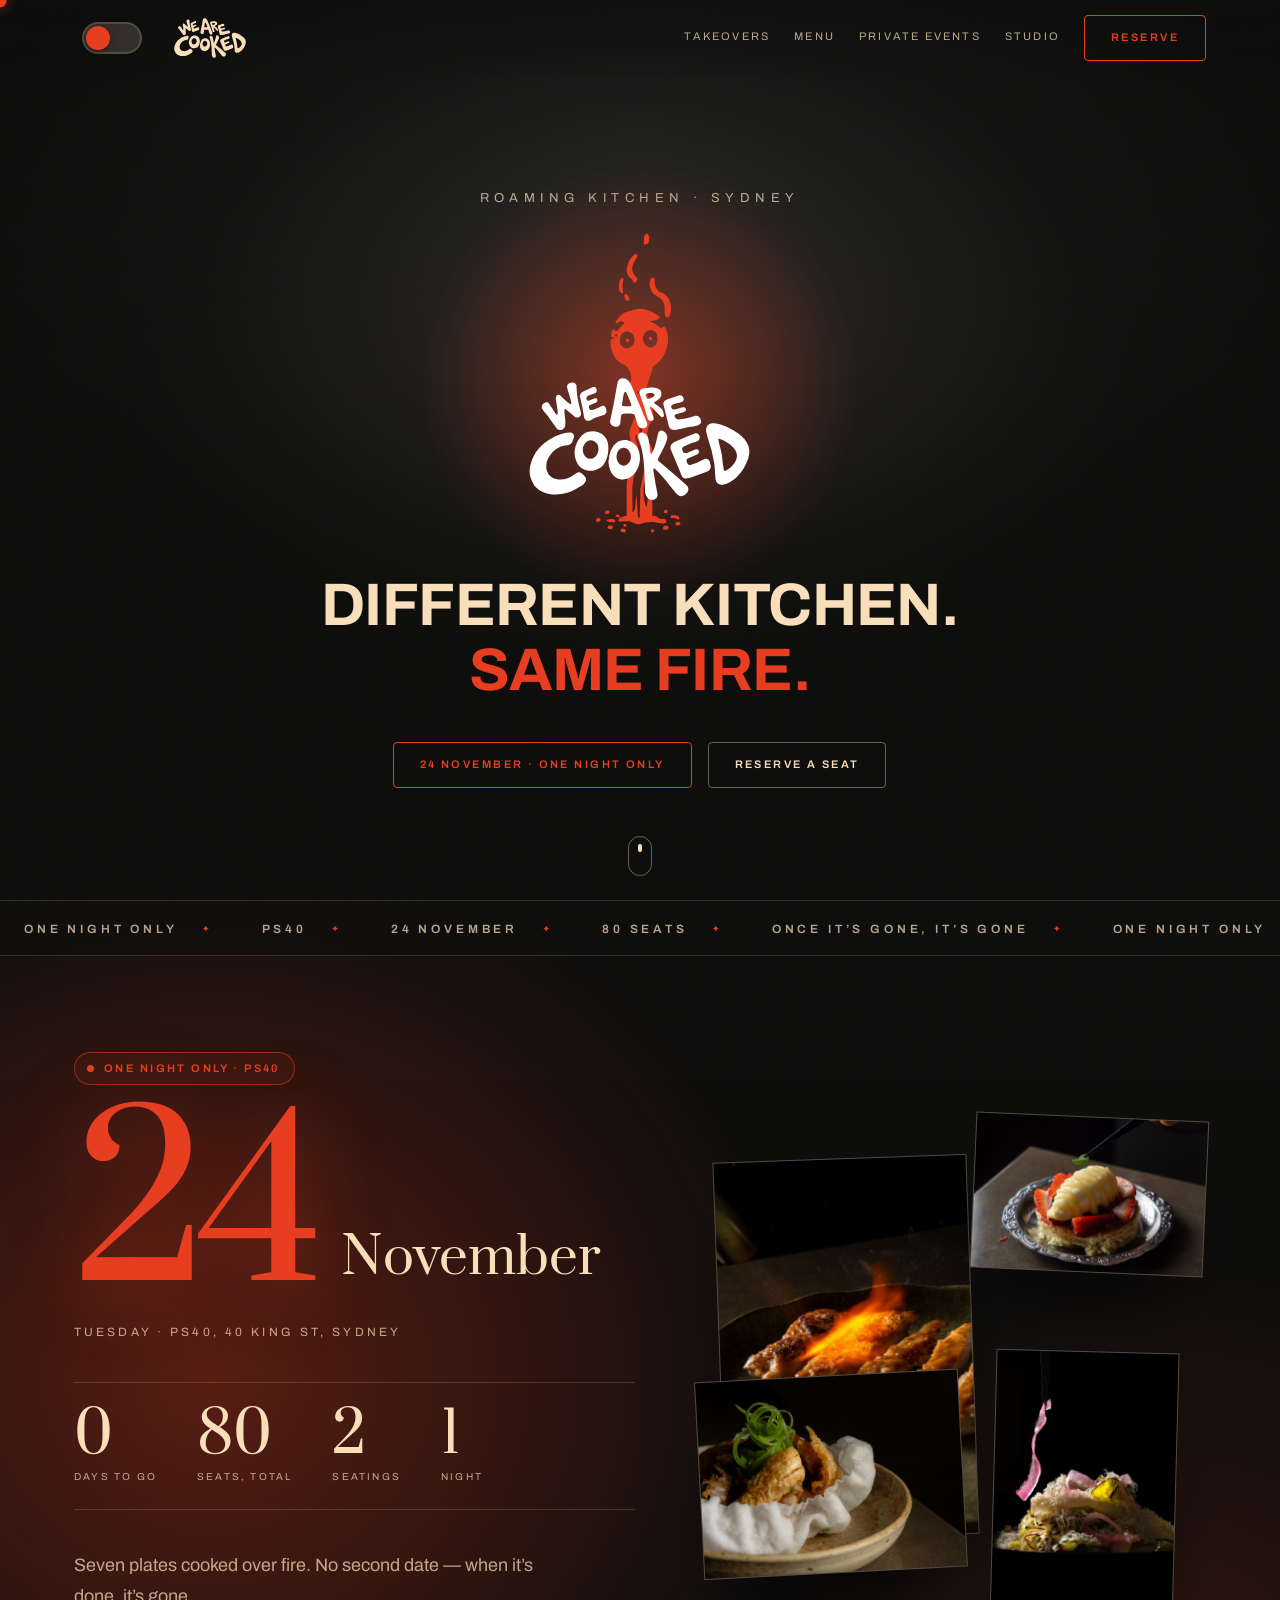
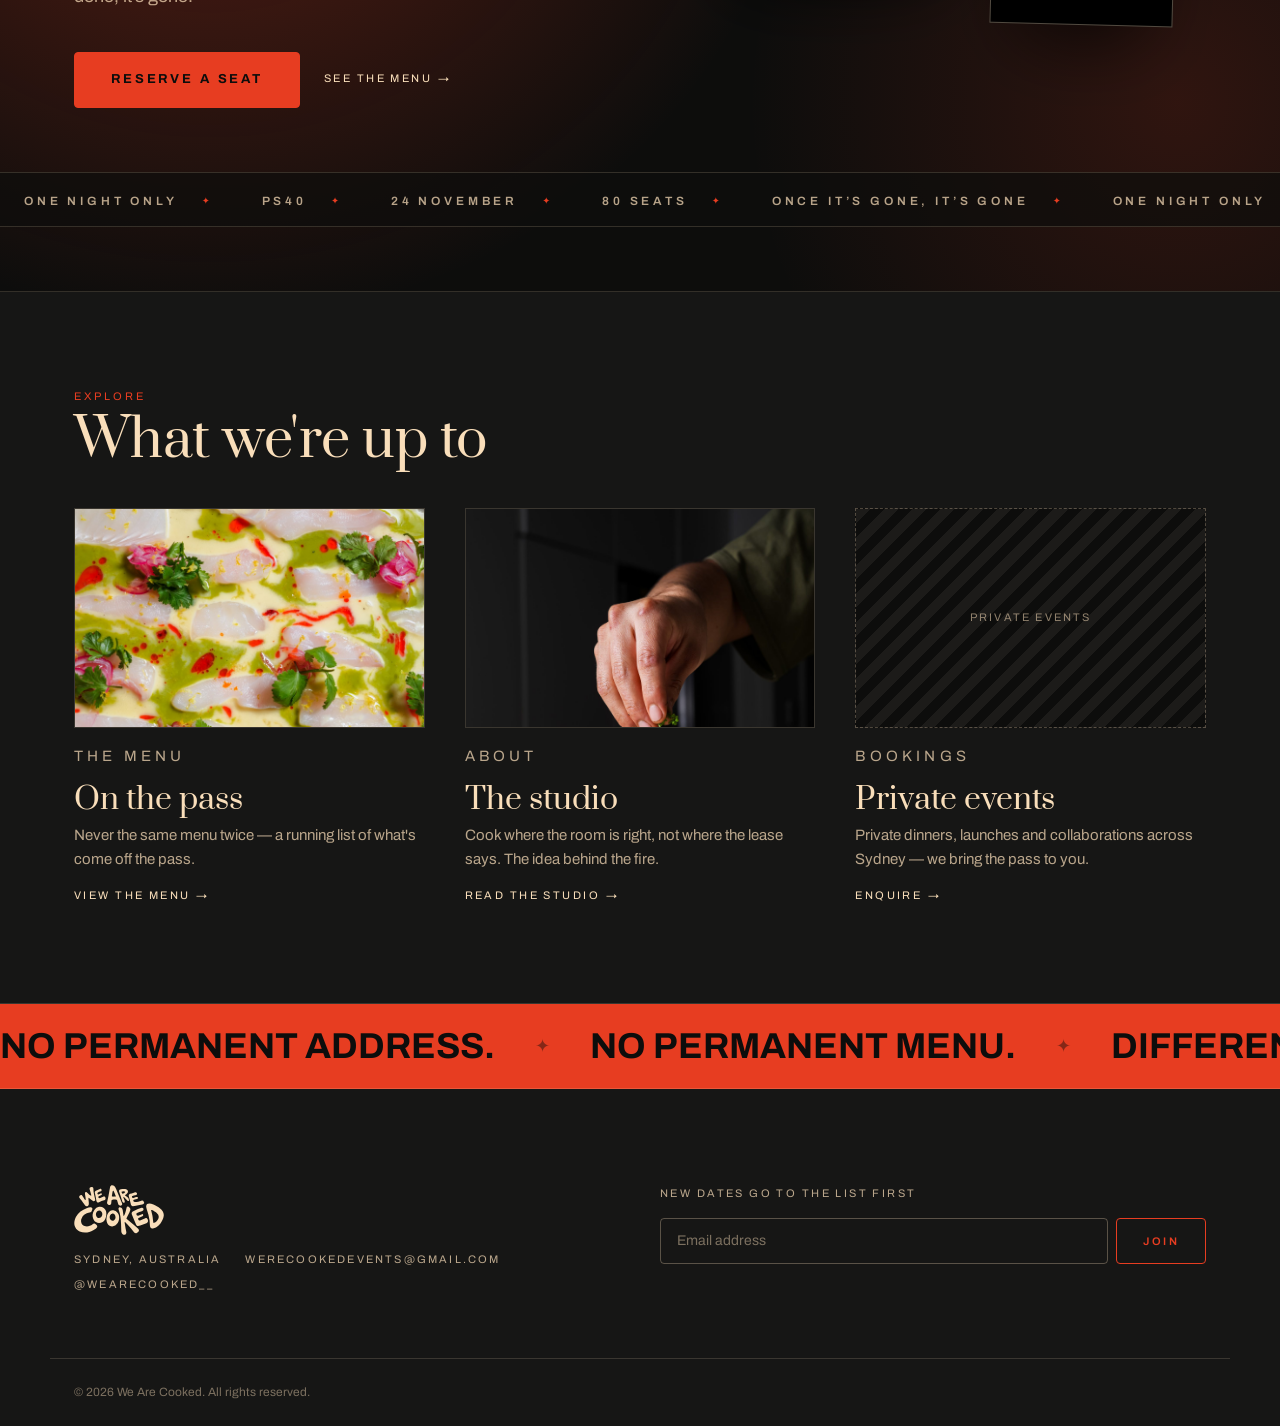
==== commit 00a2ba4f: "Studio redesign: story, principles and Instagram showcase; remove Instagram from nav Co-Authored-By:" ====
--- a/index.html
+++ b/index.html
@@ -57,7 +57,6 @@
       <a href="menu.html">Menu</a>
       <a href="private.html">Private Events</a>
       <a href="studio.html">Studio</a>
-      <a href="https://instagram.com/wearecooked__" target="_blank" rel="noopener">Instagram</a>
     </nav>
 
     <div class="header-actions">
@@ -76,7 +75,6 @@
     <a href="menu.html">Menu</a>
     <a href="private.html">Private Events</a>
     <a href="studio.html">Studio</a>
-    <a href="https://instagram.com/wearecooked__" target="_blank" rel="noopener">Instagram</a>
     <a href="takeovers.html#seatings" class="btn btn-primary btn-block">Reserve a seat</a>
   </nav>
 </div>
--- a/assets/css/style.css
+++ b/assets/css/style.css
@@ -990,3 +990,58 @@
 @media (prefers-reduced-motion: reduce) {
   .spectacle-glow, .spectacle-ticker-track { animation: none; }
 }
+
+/* ==========================================================================
+   Studio — story + social showcase
+   ========================================================================== */
+.studio-hero {
+  position: relative; overflow: hidden; isolation: isolate;
+  padding: calc(var(--header-h) + var(--space-5)) 0 var(--space-6);
+  border-bottom: 1px solid var(--cream-faint);
+}
+.studio-hero-glow {
+  position: absolute; inset: 0; z-index: -1; pointer-events: none;
+  background: radial-gradient(60% 90% at 15% 40%, color-mix(in srgb, var(--ember) 24%, transparent), transparent 70%);
+}
+.studio-hero .page-back { display: inline-block; margin-bottom: var(--space-3); }
+.studio-statement { font-size: clamp(38px, 7.2vw, 96px); line-height: 1.02; max-width: 14em; }
+.studio-statement span { color: var(--ember); }
+.studio-story .split-copy h2 { font-size: clamp(30px, 4vw, 48px); margin-bottom: var(--space-2); }
+
+.principles { display: grid; grid-template-columns: repeat(3, minmax(0, 1fr)); gap: var(--space-5); }
+.principle { border-top: 1px solid var(--cream-faint); padding-top: var(--space-3); }
+.principle-n { display: block; font-family: var(--font-display); font-size: 48px; line-height: 1; color: var(--ember); margin-bottom: var(--space-2); }
+.principle h3 { font-family: var(--font-display); font-weight: 400; font-size: clamp(22px, 2.4vw, 30px); line-height: 1.15; margin-bottom: var(--space-1); }
+.principle p { color: var(--cream-soft); font-size: 15px; line-height: 1.7; max-width: 320px; }
+
+.social-head { display: flex; flex-wrap: wrap; align-items: flex-end; justify-content: space-between; gap: var(--space-3); margin-bottom: var(--space-4); }
+.social-head h2 { margin-bottom: var(--space-1); }
+.social-sub { color: var(--cream-soft); max-width: 420px; line-height: 1.7; }
+.social-handle {
+  display: inline-flex; align-items: center; gap: 12px; color: var(--cream); text-decoration: none;
+  font-family: var(--font-display); font-size: clamp(22px, 3vw, 36px); transition: color .3s var(--ease);
+}
+.social-handle:hover { color: var(--ember); }
+.ig-glyph { width: 1.1em; height: 1.1em; flex: none; }
+.social-grid { display: grid; grid-template-columns: repeat(3, minmax(0, 1fr)); gap: var(--space-2); }
+.social-tile { position: relative; display: block; aspect-ratio: 4 / 5; overflow: hidden; border: 1px solid var(--cream-faint); background: var(--ink-3); color: #fff; }
+.social-tile img { width: 100%; height: 100%; object-fit: cover; display: block; transition: transform .9s var(--ease), filter .5s var(--ease); }
+.social-tile .ig-glyph {
+  position: absolute; right: 14px; top: 14px; width: 26px; height: 26px; opacity: .85;
+  filter: drop-shadow(0 1px 6px rgba(0, 0, 0, .6));
+}
+.social-tile::after {
+  content: ""; position: absolute; inset: 0; background: linear-gradient(to top, color-mix(in srgb, var(--ember) 45%, transparent), transparent 55%);
+  opacity: 0; transition: opacity .4s var(--ease);
+}
+.social-tile:hover img { transform: scale(1.05); }
+.social-tile:hover::after, .social-tile:focus-visible::after { opacity: 1; }
+.social-cta { display: flex; flex-wrap: wrap; align-items: center; gap: var(--space-3); margin-top: var(--space-4); }
+.social-cta .btn { min-height: 52px; padding: 0 32px; }
+
+@media (max-width: 860px) {
+  .principles { grid-template-columns: 1fr; gap: var(--space-4); }
+  .social-grid { grid-template-columns: repeat(2, minmax(0, 1fr)); }
+  .studio-hero { padding-bottom: var(--space-5); }
+}
+@media (max-width: 640px) { .social-cta .btn { width: 100%; } .social-grid { gap: 10px; } }
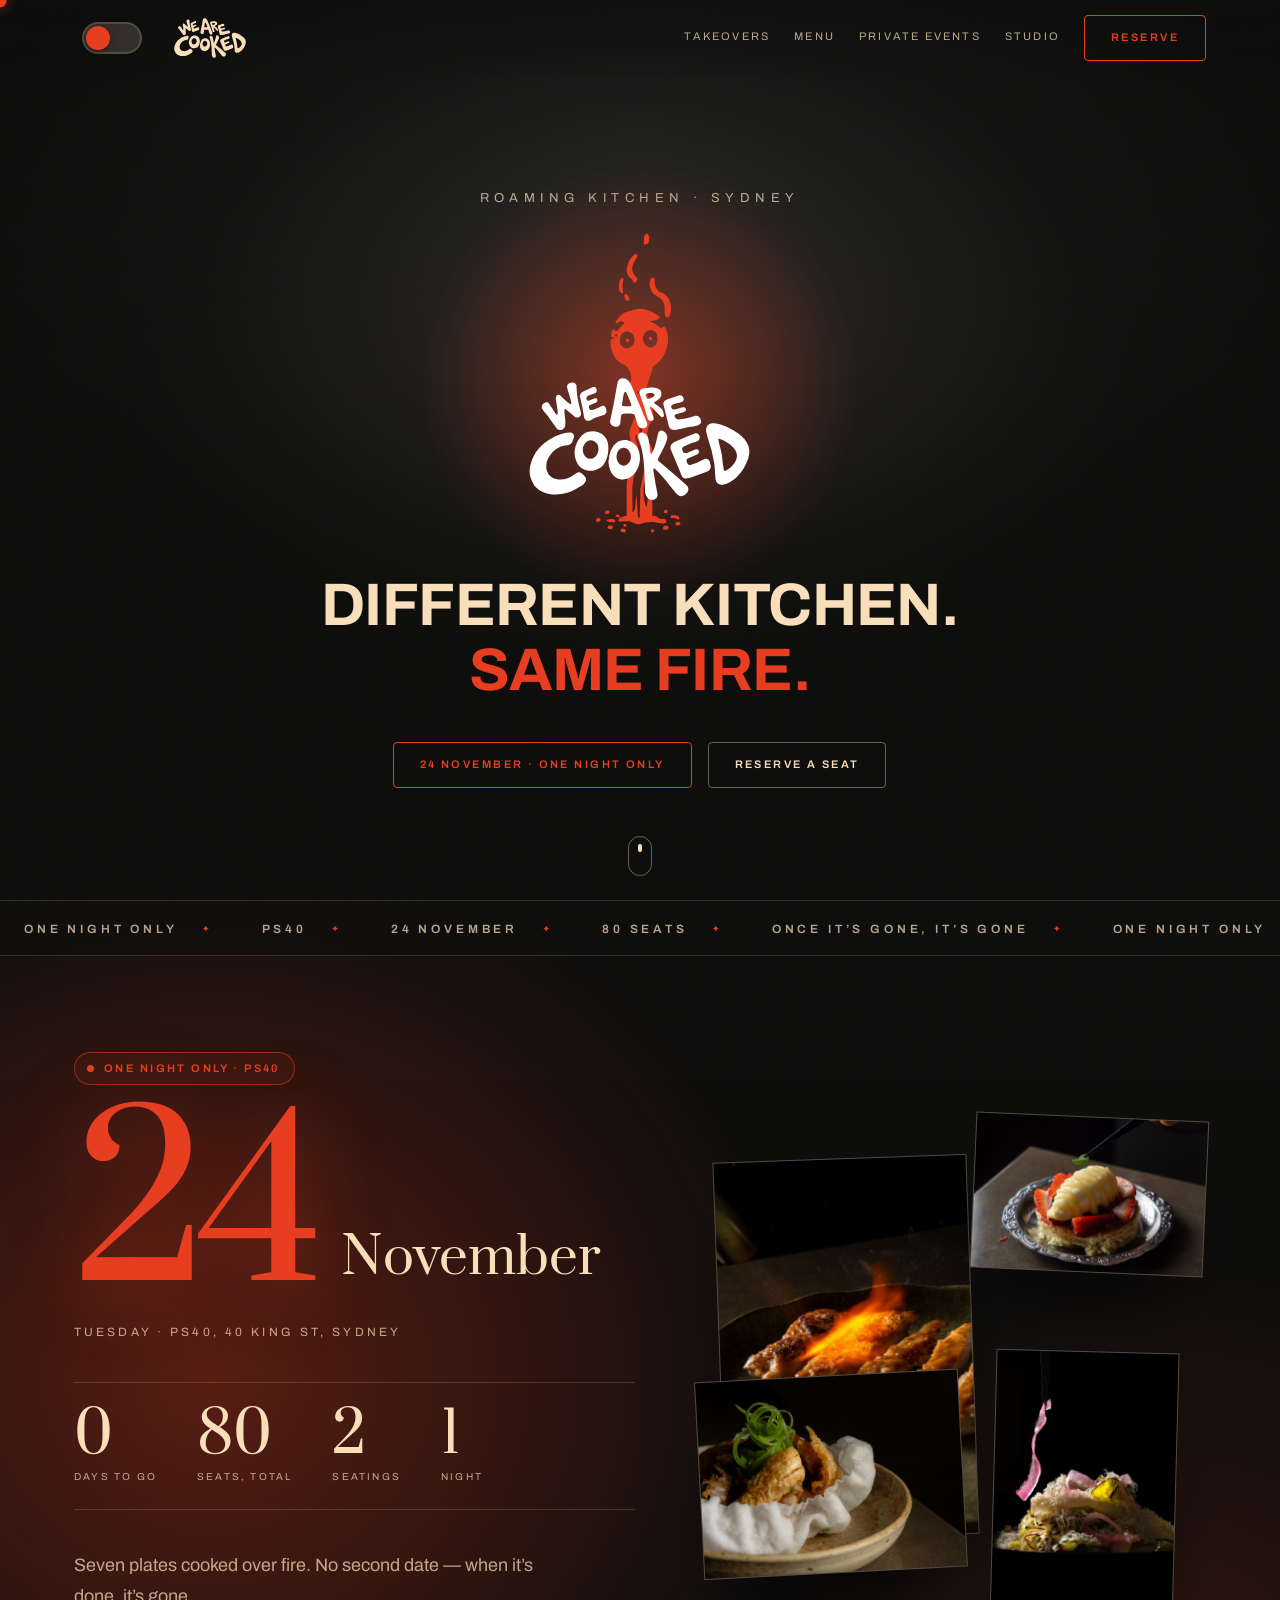
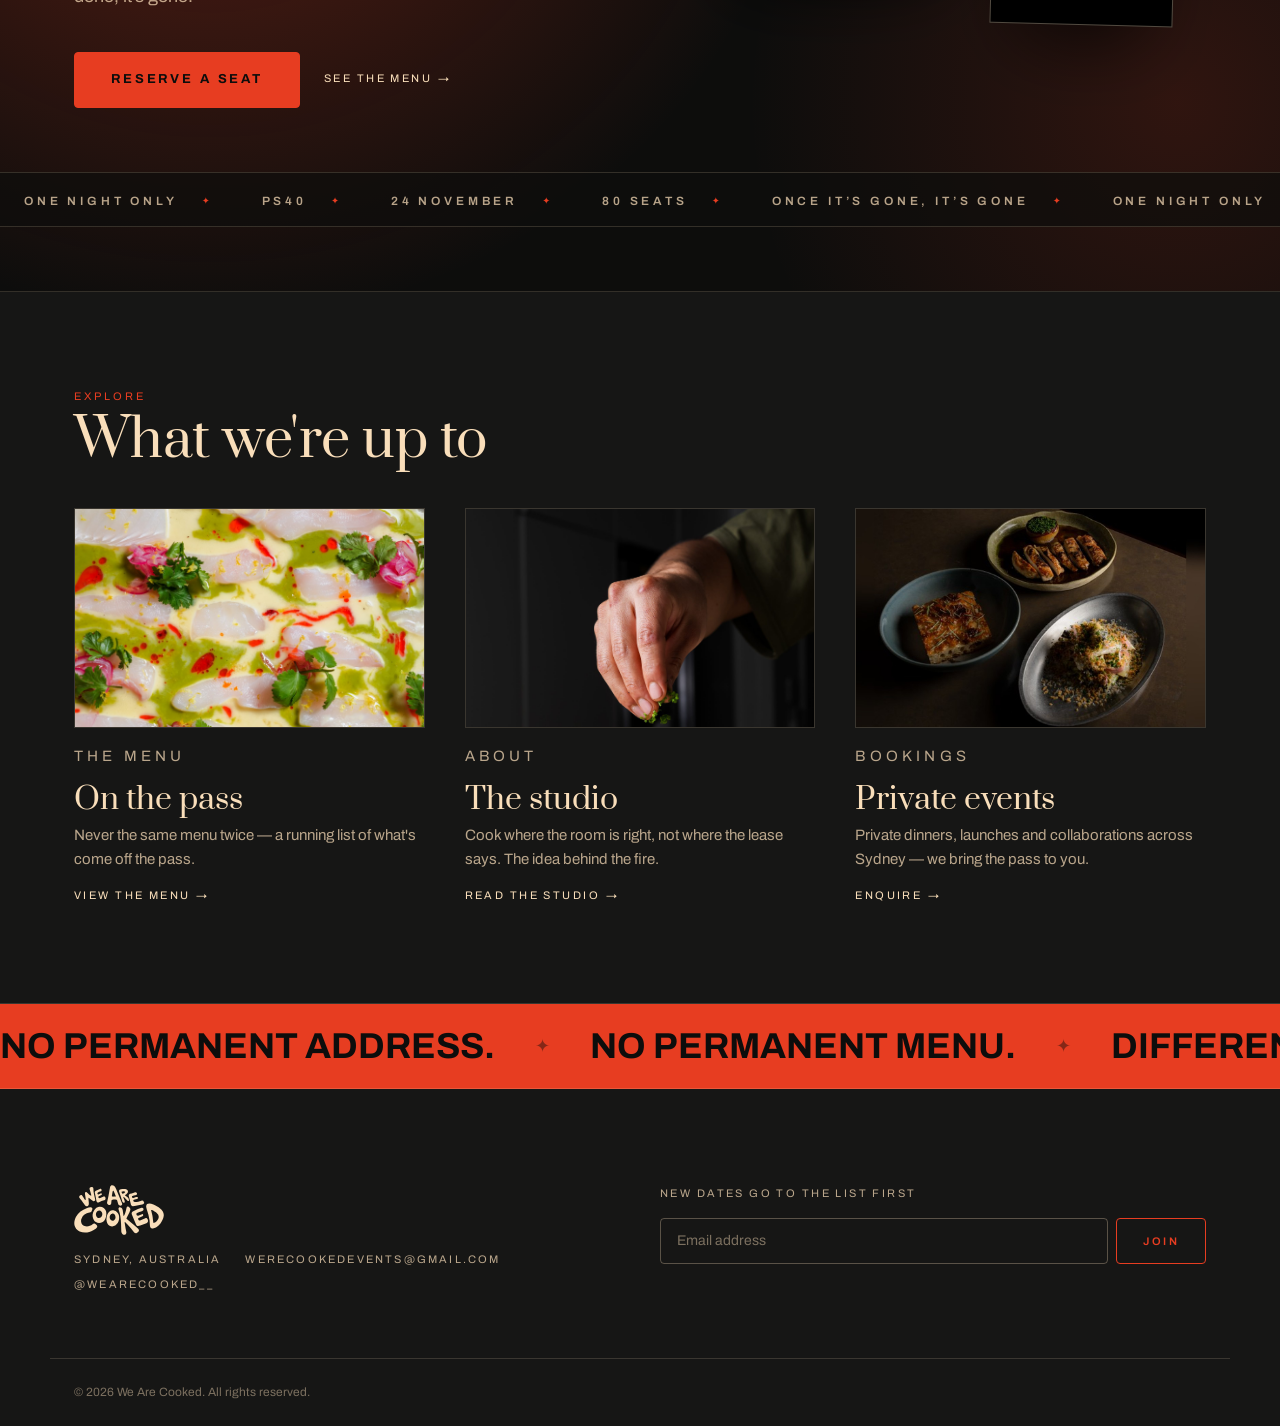
==== commit b9790fe7: "Homepage: fix studio card crop, add private events photo Co-Authored-By: Claude Sonnet 5.5 <noreply@" ====
--- a/index.html
+++ b/index.html
@@ -165,7 +165,7 @@
         </article>
 
         <article class="preview-card">
-          <div class="image-slot has-photo" aria-hidden="true"><img src="assets/img/studio-hands-working.jpg" alt=""></div>
+          <div class="image-slot has-photo" aria-hidden="true"><img class="focus-hand" src="assets/img/studio-hands-working.jpg" alt=""></div>
           <p class="eyebrow">About</p>
           <h3>The studio</h3>
           <p>Cook where the room is right, not where the lease says. The idea behind the fire.</p>
@@ -173,7 +173,7 @@
         </article>
 
         <article class="preview-card">
-          <div class="image-slot" aria-hidden="true"><span>Private Events</span></div>
+          <div class="image-slot has-photo" aria-hidden="true"><img src="assets/img/private-events-table.jpg" alt=""></div>
           <p class="eyebrow">Bookings</p>
           <h3>Private events</h3>
           <p>Private dinners, launches and collaborations across Sydney &mdash; we bring the pass to you.</p>
--- a/assets/css/style.css
+++ b/assets/css/style.css
@@ -992,20 +992,15 @@
 }
 
 /* ==========================================================================
-   Studio — story + social showcase
-   ========================================================================== */
-.studio-hero {
-  position: relative; overflow: hidden; isolation: isolate;
-  padding: calc(var(--header-h) + var(--space-5)) 0 var(--space-6);
-  border-bottom: 1px solid var(--cream-faint);
-}
-.studio-hero-glow {
-  position: absolute; inset: 0; z-index: -1; pointer-events: none;
-  background: radial-gradient(60% 90% at 15% 40%, color-mix(in srgb, var(--ember) 24%, transparent), transparent 70%);
-}
+   Studio — cinematic page
+   ========================================================================== */
+.studio-hero { position: relative; overflow: hidden; isolation: isolate; border-bottom: 1px solid var(--cream-faint); padding: calc(var(--header-h) + var(--space-4)) 0 0; }
+.studio-hero-inner { display: grid; grid-template-columns: minmax(0, 1.05fr) minmax(0, .95fr); gap: var(--space-5); align-items: center; padding-bottom: var(--space-6); }
 .studio-hero .page-back { display: inline-block; margin-bottom: var(--space-3); }
-.studio-statement { font-size: clamp(38px, 7.2vw, 96px); line-height: 1.02; max-width: 14em; }
+.studio-statement { font-size: clamp(38px, 5.6vw, 82px); line-height: 1.04; margin-bottom: var(--space-3); }
 .studio-statement span { color: var(--ember); }
+.studio-lede { font-size: clamp(15px, 1.7vw, 18px); line-height: 1.7; color: var(--cream-soft); max-width: 460px; margin-bottom: var(--space-4); }
+.studio-hero .spectacle-ticker { margin-top: 0; }
 .studio-story .split-copy h2 { font-size: clamp(30px, 4vw, 48px); margin-bottom: var(--space-2); }
 
 .principles { display: grid; grid-template-columns: repeat(3, minmax(0, 1fr)); gap: var(--space-5); }
@@ -1014,34 +1009,35 @@
 .principle h3 { font-family: var(--font-display); font-weight: 400; font-size: clamp(22px, 2.4vw, 30px); line-height: 1.15; margin-bottom: var(--space-1); }
 .principle p { color: var(--cream-soft); font-size: 15px; line-height: 1.7; max-width: 320px; }
 
-.social-head { display: flex; flex-wrap: wrap; align-items: flex-end; justify-content: space-between; gap: var(--space-3); margin-bottom: var(--space-4); }
-.social-head h2 { margin-bottom: var(--space-1); }
-.social-sub { color: var(--cream-soft); max-width: 420px; line-height: 1.7; }
-.social-handle {
-  display: inline-flex; align-items: center; gap: 12px; color: var(--cream); text-decoration: none;
-  font-family: var(--font-display); font-size: clamp(22px, 3vw, 36px); transition: color .3s var(--ease);
-}
-.social-handle:hover { color: var(--ember); }
-.ig-glyph { width: 1.1em; height: 1.1em; flex: none; }
-.social-grid { display: grid; grid-template-columns: repeat(3, minmax(0, 1fr)); gap: var(--space-2); }
-.social-tile { position: relative; display: block; aspect-ratio: 4 / 5; overflow: hidden; border: 1px solid var(--cream-faint); background: var(--ink-3); color: #fff; }
-.social-tile img { width: 100%; height: 100%; object-fit: cover; display: block; transition: transform .9s var(--ease), filter .5s var(--ease); }
-.social-tile .ig-glyph {
-  position: absolute; right: 14px; top: 14px; width: 26px; height: 26px; opacity: .85;
-  filter: drop-shadow(0 1px 6px rgba(0, 0, 0, .6));
-}
-.social-tile::after {
-  content: ""; position: absolute; inset: 0; background: linear-gradient(to top, color-mix(in srgb, var(--ember) 45%, transparent), transparent 55%);
-  opacity: 0; transition: opacity .4s var(--ease);
-}
-.social-tile:hover img { transform: scale(1.05); }
-.social-tile:hover::after, .social-tile:focus-visible::after { opacity: 1; }
-.social-cta { display: flex; flex-wrap: wrap; align-items: center; gap: var(--space-3); margin-top: var(--space-4); }
-.social-cta .btn { min-height: 52px; padding: 0 32px; }
-
-@media (max-width: 860px) {
+.ig-glyph { width: 1em; height: 1em; flex: none; }
+
+/* photo wall */
+.studio-wall-section { padding-bottom: var(--space-6); }
+.wall { display: grid; grid-template-columns: repeat(3, minmax(0, 1fr)); gap: var(--space-2); align-items: start; }
+.wall-col { display: flex; flex-direction: column; gap: var(--space-2); }
+.wall-item { break-inside: avoid; margin: 0; overflow: hidden; border: 1px solid var(--cream-faint); background: var(--ink-3); }
+.wall-item img { width: 100%; height: auto; display: block; transition: transform .9s var(--ease); }
+.wall-item:hover img { transform: scale(1.03); }
+
+/* follow */
+.studio-follow { position: relative; overflow: hidden; isolation: isolate; text-align: center; padding: var(--space-6) 0; border-top: 1px solid var(--cream-faint); }
+.studio-follow .spectacle-glow { inset: -30% -10% auto -10%; background: radial-gradient(50% 55% at 50% 50%, color-mix(in srgb, var(--ember) 30%, transparent), transparent 70%); }
+.studio-follow-inner { display: flex; flex-direction: column; align-items: center; }
+.follow-handle {
+  display: inline-flex; align-items: center; gap: .3em; color: var(--ember); text-decoration: none;
+  font-family: var(--font-display); font-size: clamp(34px, 8vw, 104px); line-height: 1.05; margin: var(--space-2) 0;
+  text-shadow: 0 0 70px color-mix(in srgb, var(--ember) 40%, transparent); transition: color .3s var(--ease);
+  max-width: 100%; overflow-wrap: anywhere;
+}
+.follow-handle:hover { color: var(--cream); }
+.follow-line { color: var(--cream-soft); font-size: clamp(15px, 1.7vw, 18px); margin-bottom: var(--space-4); }
+.studio-follow .spectacle-actions { justify-content: center; }
+
+@media (max-width: 980px) {
+  .studio-hero-inner { grid-template-columns: 1fr; gap: var(--space-4); padding-bottom: var(--space-5); }
   .principles { grid-template-columns: 1fr; gap: var(--space-4); }
-  .social-grid { grid-template-columns: repeat(2, minmax(0, 1fr)); }
-  .studio-hero { padding-bottom: var(--space-5); }
-}
-@media (max-width: 640px) { .social-cta .btn { width: 100%; } .social-grid { gap: 10px; } }
+}
+@media (max-width: 860px) { .wall { display: block; column-count: 2; column-gap: var(--space-2); } .wall-col { display: contents; } .wall-item { margin-bottom: var(--space-2); } }
+@media (max-width: 640px) { .wall { column-gap: 10px; } .wall-item { margin-bottom: 10px; } .studio-follow { padding: var(--space-5) 0; } }
+
+.image-slot img.focus-hand { object-position: 62% 100%; }
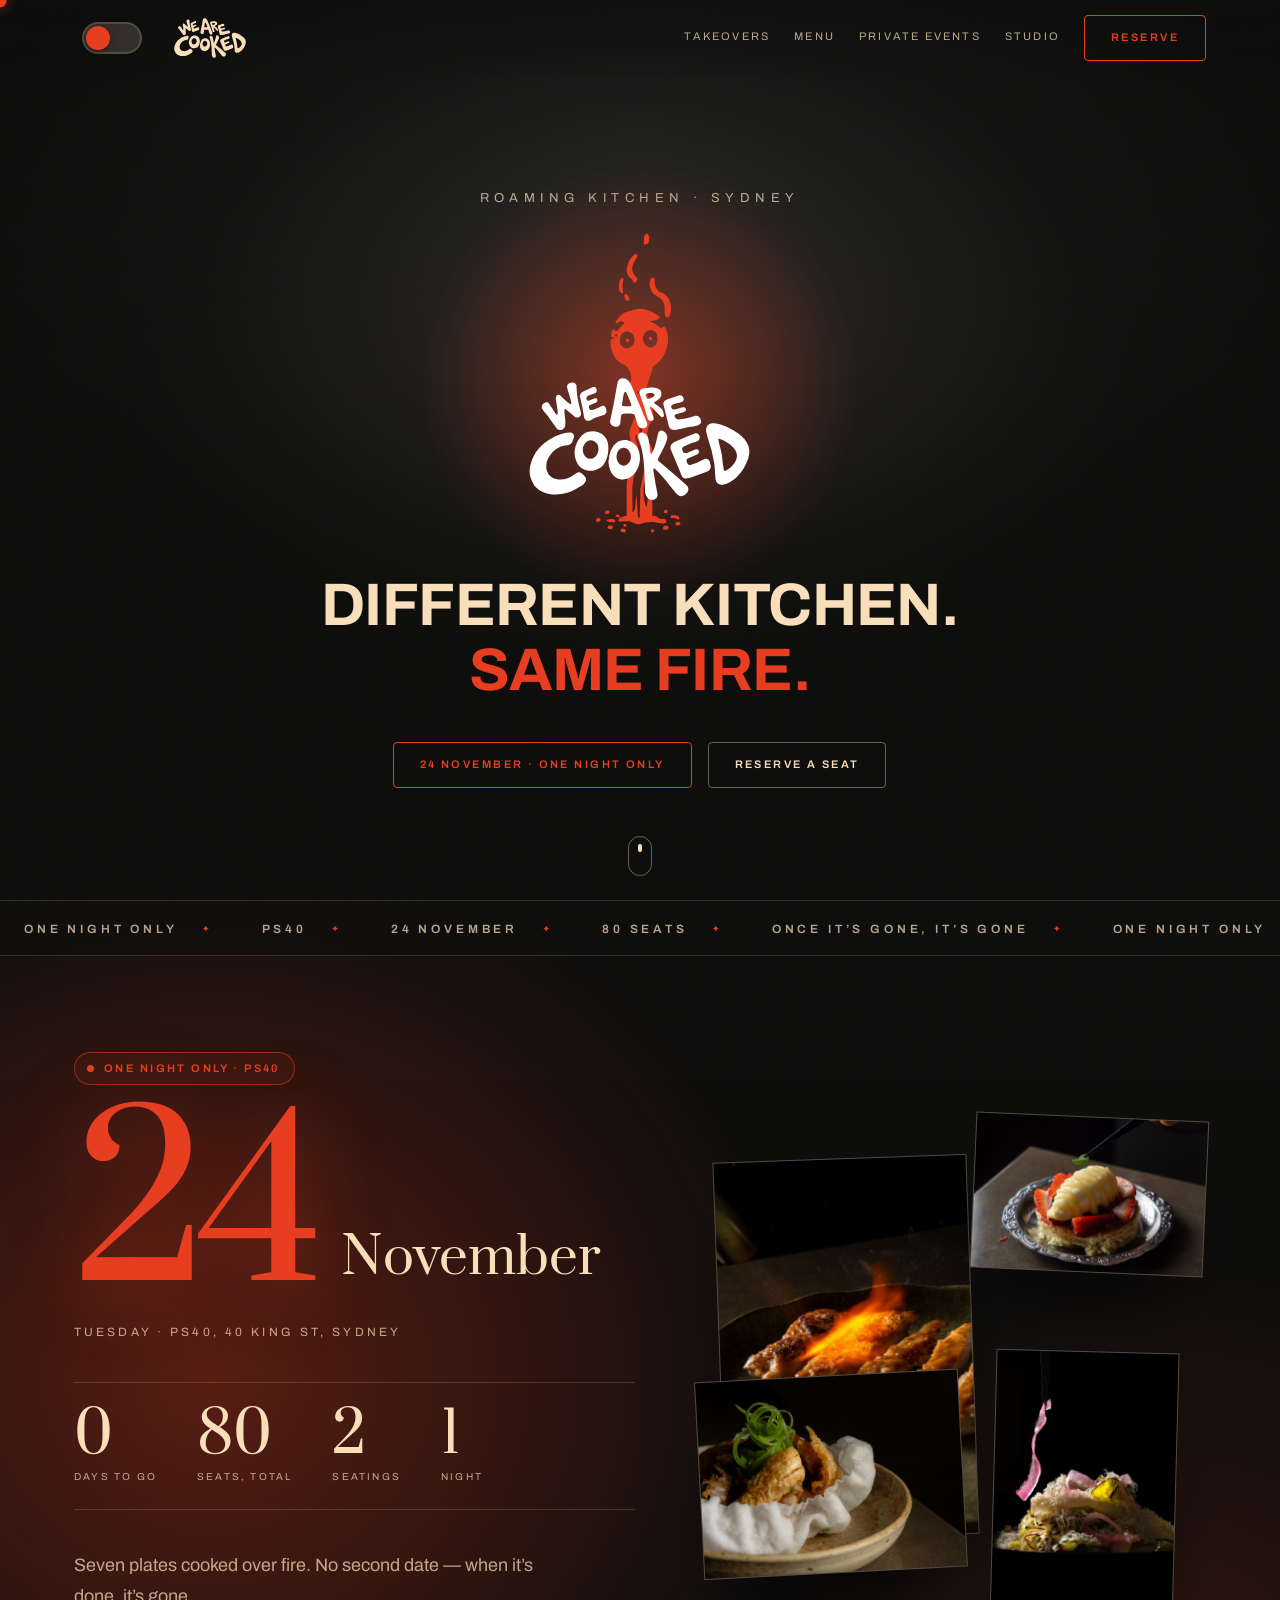
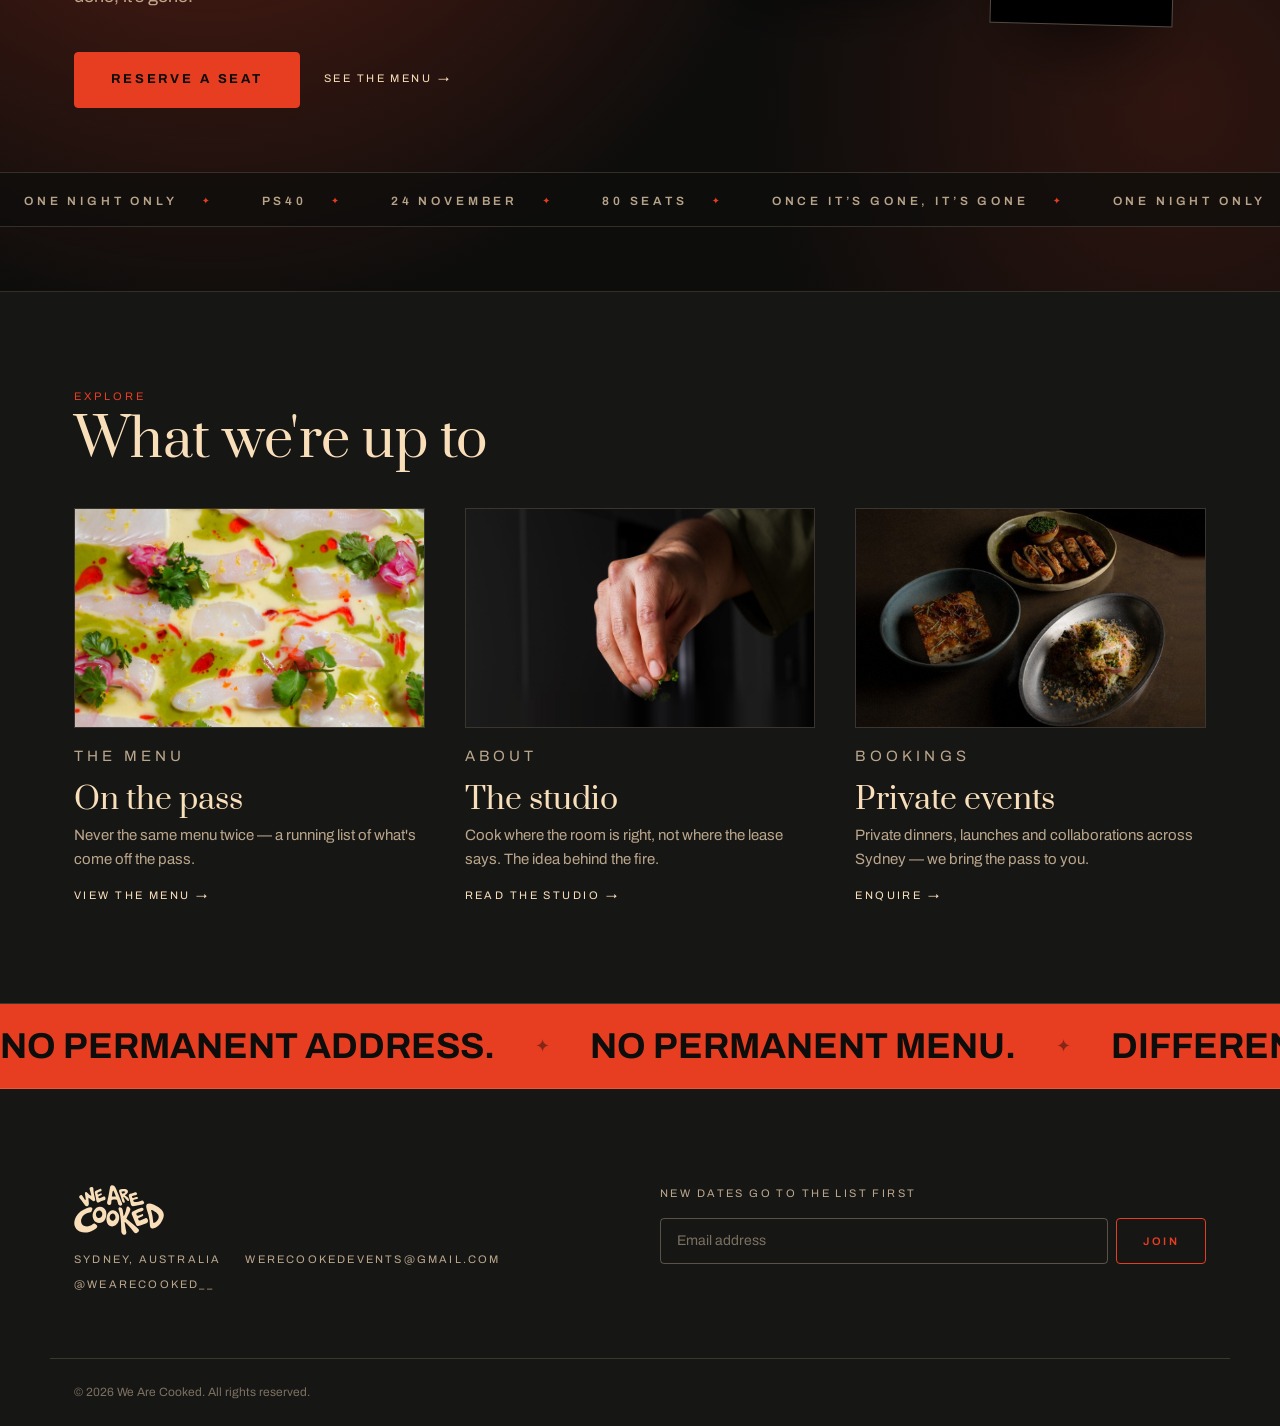
==== commit e353376d: "Homepage cards: studio crop with headroom for the herbs, seamless private events image Co-Authored-B" ====
--- a/index.html
+++ b/index.html
@@ -165,7 +165,7 @@
         </article>
 
         <article class="preview-card">
-          <div class="image-slot has-photo" aria-hidden="true"><img class="focus-hand" src="assets/img/studio-hands-working.jpg" alt=""></div>
+          <div class="image-slot has-photo" aria-hidden="true"><img src="assets/img/studio-card.jpg" alt=""></div>
           <p class="eyebrow">About</p>
           <h3>The studio</h3>
           <p>Cook where the room is right, not where the lease says. The idea behind the fire.</p>
--- a/assets/css/style.css
+++ b/assets/css/style.css
@@ -1040,4 +1040,3 @@
 @media (max-width: 860px) { .wall { display: block; column-count: 2; column-gap: var(--space-2); } .wall-col { display: contents; } .wall-item { margin-bottom: var(--space-2); } }
 @media (max-width: 640px) { .wall { column-gap: 10px; } .wall-item { margin-bottom: 10px; } .studio-follow { padding: var(--space-5) 0; } }
 
-.image-slot img.focus-hand { object-position: 62% 100%; }
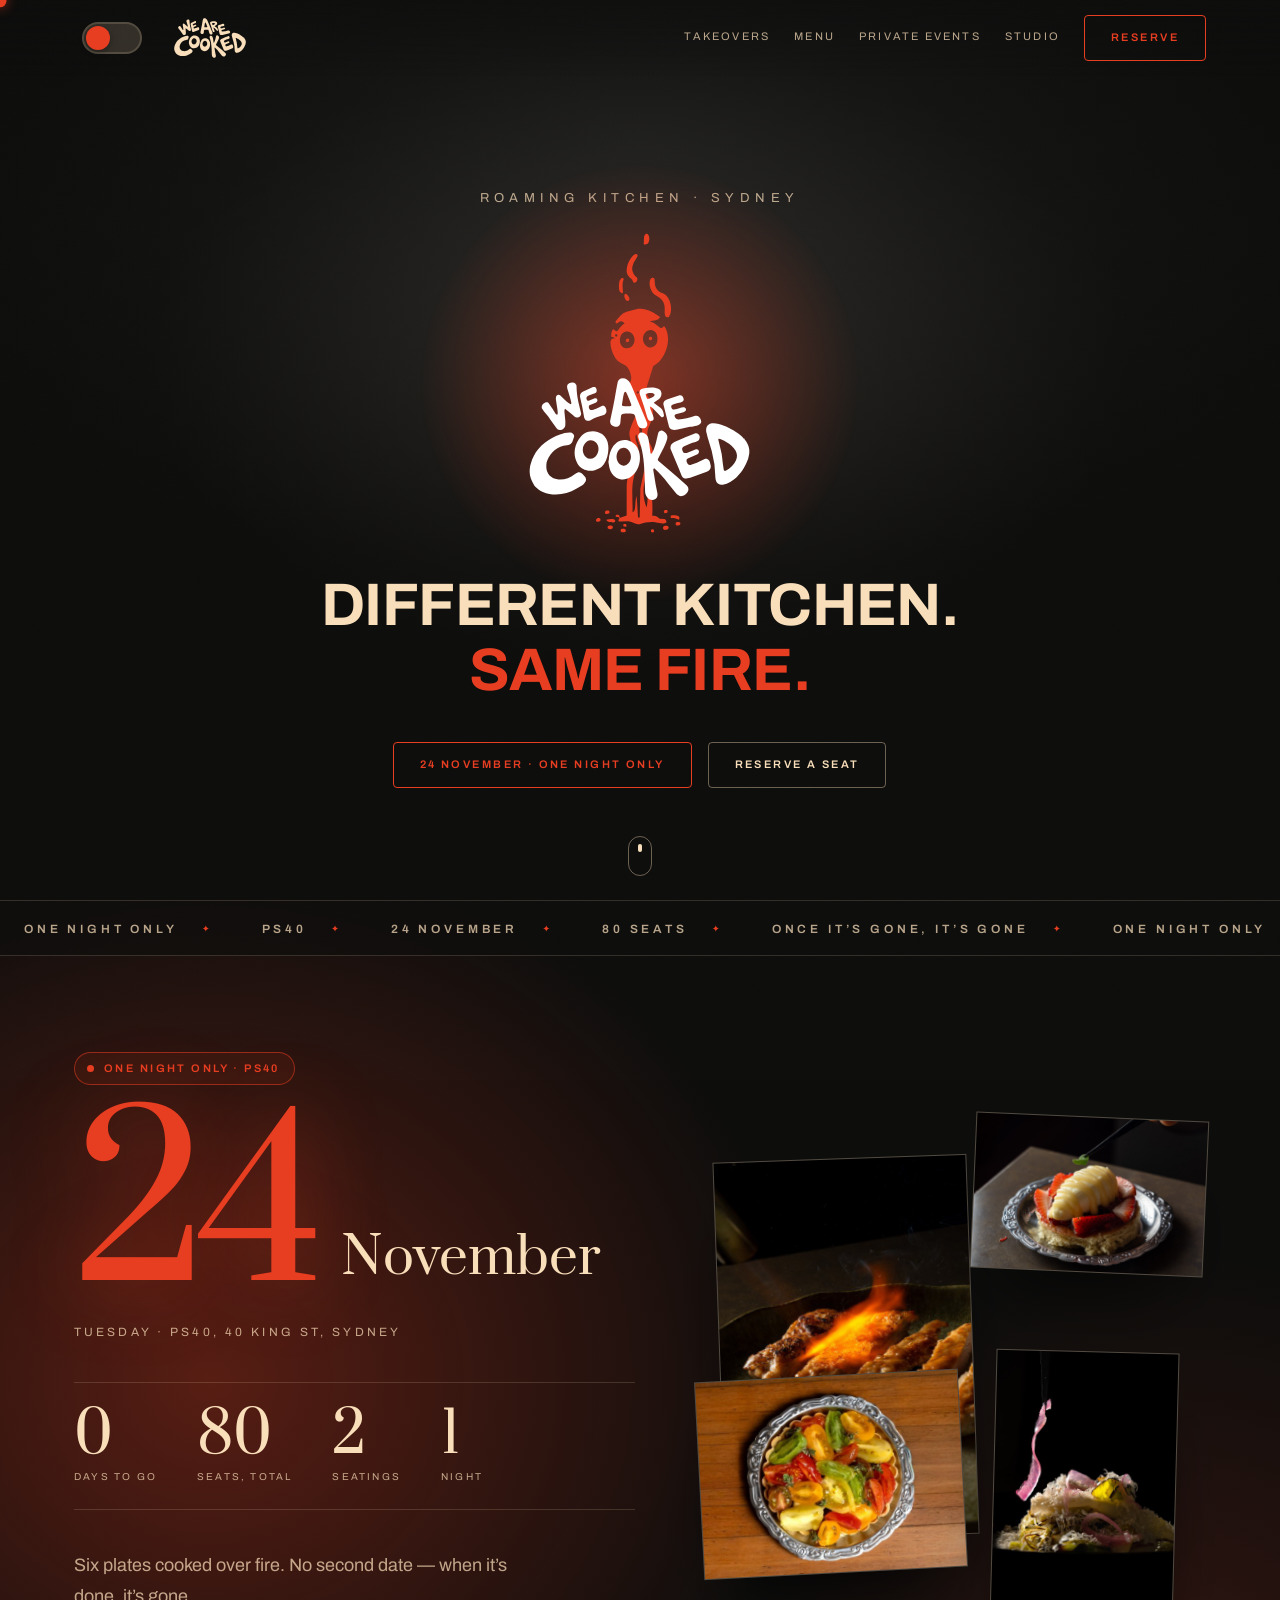
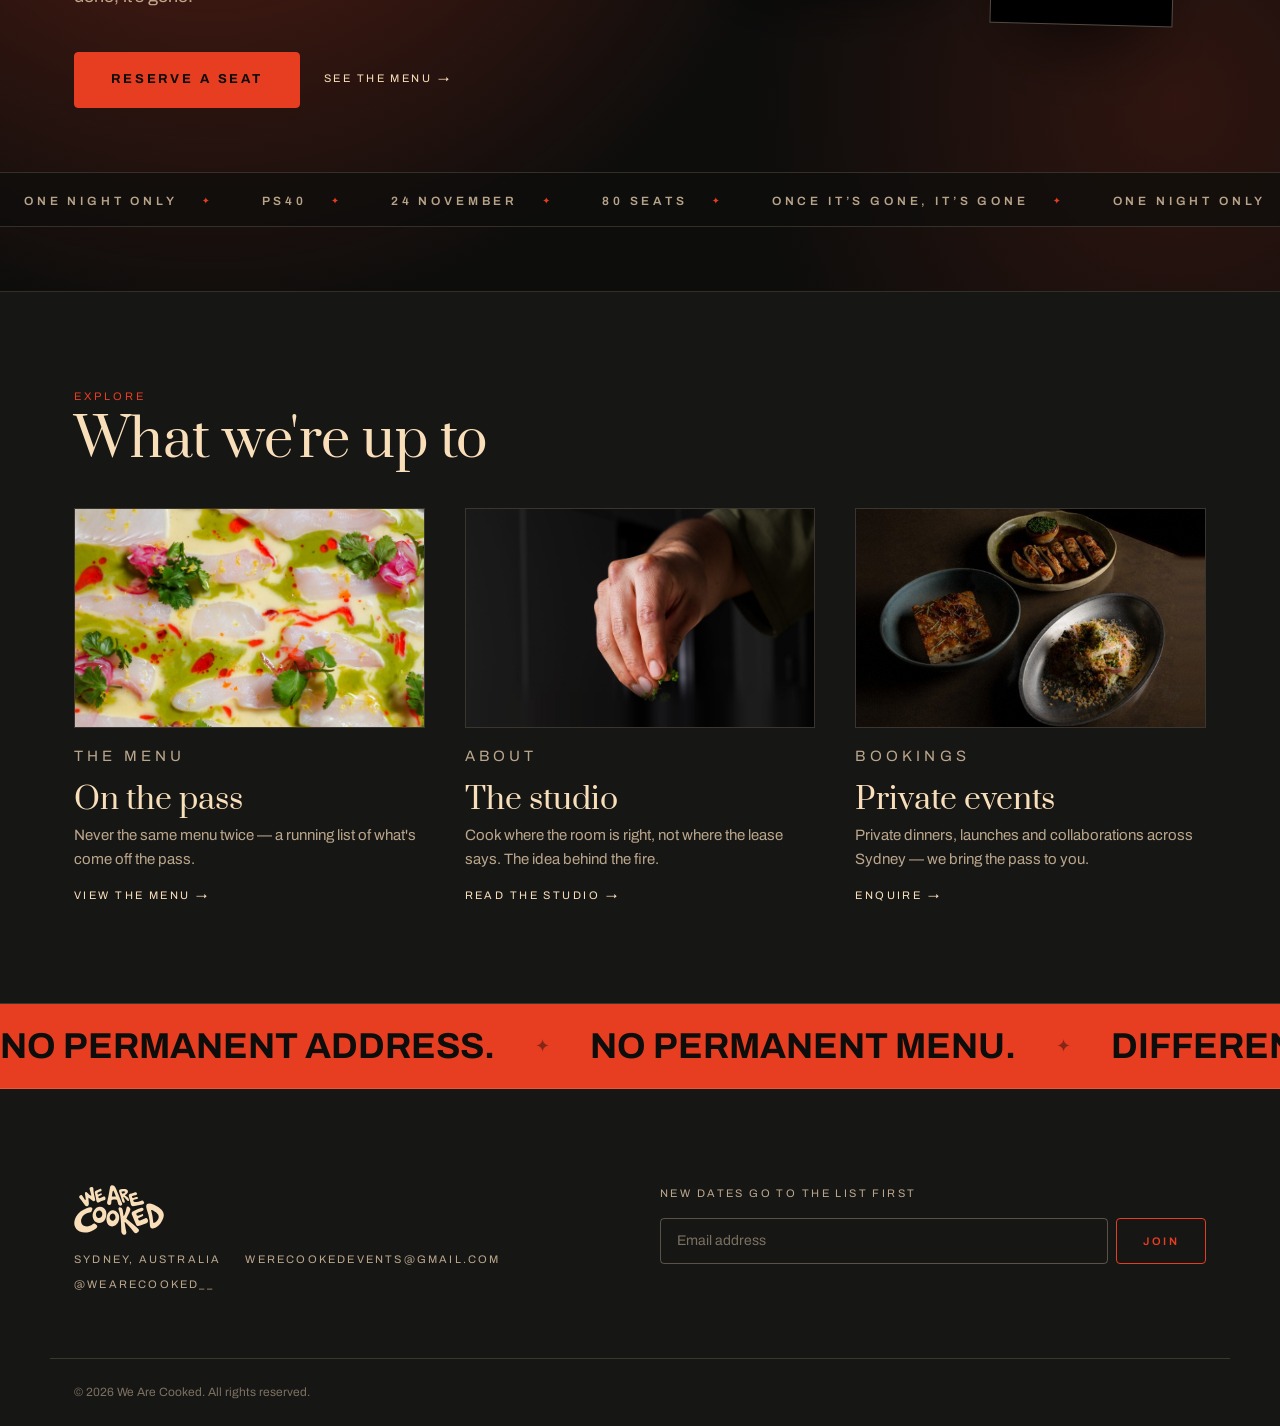
==== commit d9797945: "Menu: remove the sisig, rename angelfish to coconut-cured snapper (six plates) - Drop sisig from men" ====
--- a/index.html
+++ b/index.html
@@ -127,7 +127,7 @@
           <li><strong>1</strong><span>Night</span></li>
         </ul>
 
-        <p class="spectacle-line reveal">Seven plates cooked over fire. No second date &mdash; when it&rsquo;s done, it&rsquo;s gone.</p>
+        <p class="spectacle-line reveal">Six plates cooked over fire. No second date &mdash; when it&rsquo;s done, it&rsquo;s gone.</p>
         <div class="spectacle-actions reveal">
           <a href="takeovers.html#seatings" class="btn btn-solid">Reserve a seat</a>
           <a href="menu.html" class="link-arrow">See the menu <span class="arrow-nudge">&rarr;</span></a>
@@ -138,7 +138,7 @@
         <figure class="sp-photo sp-a" data-drift="-0.06"><img src="assets/img/dishes/chicken-2.jpg" alt="" loading="lazy"></figure>
         <figure class="sp-photo sp-b" data-drift="0.05"><img src="assets/img/dishes/dessert-1.jpg" alt="" loading="lazy"></figure>
         <figure class="sp-photo sp-c" data-drift="-0.03"><img src="assets/img/dishes/leeks-3.jpg" alt="" loading="lazy"></figure>
-        <figure class="sp-photo sp-d" data-drift="0.08"><img src="assets/img/dishes/sisig-1.jpg" alt="" loading="lazy"></figure>
+        <figure class="sp-photo sp-d" data-drift="0.08"><img src="assets/img/dishes/tart-2.jpg" alt="" loading="lazy"></figure>
       </div>
     </div>
 
@@ -157,7 +157,7 @@
 
       <div class="preview-grid reveal">
         <article class="preview-card">
-          <div class="image-slot has-photo" aria-hidden="true"><img src="assets/img/dish-angelfish-ceviche.jpg" alt=""></div>
+          <div class="image-slot has-photo" aria-hidden="true"><img src="assets/img/dish-coconut-cured-snapper.jpg" alt=""></div>
           <p class="eyebrow">The menu</p>
           <h3>On the pass</h3>
           <p>Never the same menu twice &mdash; a running list of what's come off the pass.</p>
--- a/assets/css/style.css
+++ b/assets/css/style.css
@@ -1040,3 +1040,16 @@
 @media (max-width: 860px) { .wall { display: block; column-count: 2; column-gap: var(--space-2); } .wall-col { display: contents; } .wall-item { margin-bottom: var(--space-2); } }
 @media (max-width: 640px) { .wall { column-gap: 10px; } .wall-item { margin-bottom: 10px; } .studio-follow { padding: var(--space-5) 0; } }
 
+
+/* Takeovers page — spectacle hero modifiers */
+.spectacle-page { padding-top: var(--header-h); }
+.spectacle-page .spectacle-inner { padding-top: var(--space-5); }
+.spectacle-page .page-back { display: block; width: fit-content; margin-bottom: var(--space-3); }
+.spectacle-where a { color: inherit; text-decoration: none; background-image: linear-gradient(currentColor, currentColor); background-size: 0 1px; background-repeat: no-repeat; background-position: 0 100%; transition: background-size .3s var(--ease), color .3s var(--ease); padding-bottom: 2px; }
+.spectacle-where a:hover { background-size: 100% 1px; color: var(--ember); }
+.spectacle-seatings { display: flex; flex-wrap: wrap; gap: var(--space-1); margin-bottom: var(--space-3); }
+.spectacle-seatings span {
+  font-family: var(--font-display); font-size: clamp(16px, 1.8vw, 20px); color: var(--cream);
+  border: 1px solid color-mix(in srgb, var(--ember) 55%, transparent); border-radius: 999px; padding: 8px 18px;
+  background: color-mix(in srgb, var(--ember) 8%, transparent);
+}
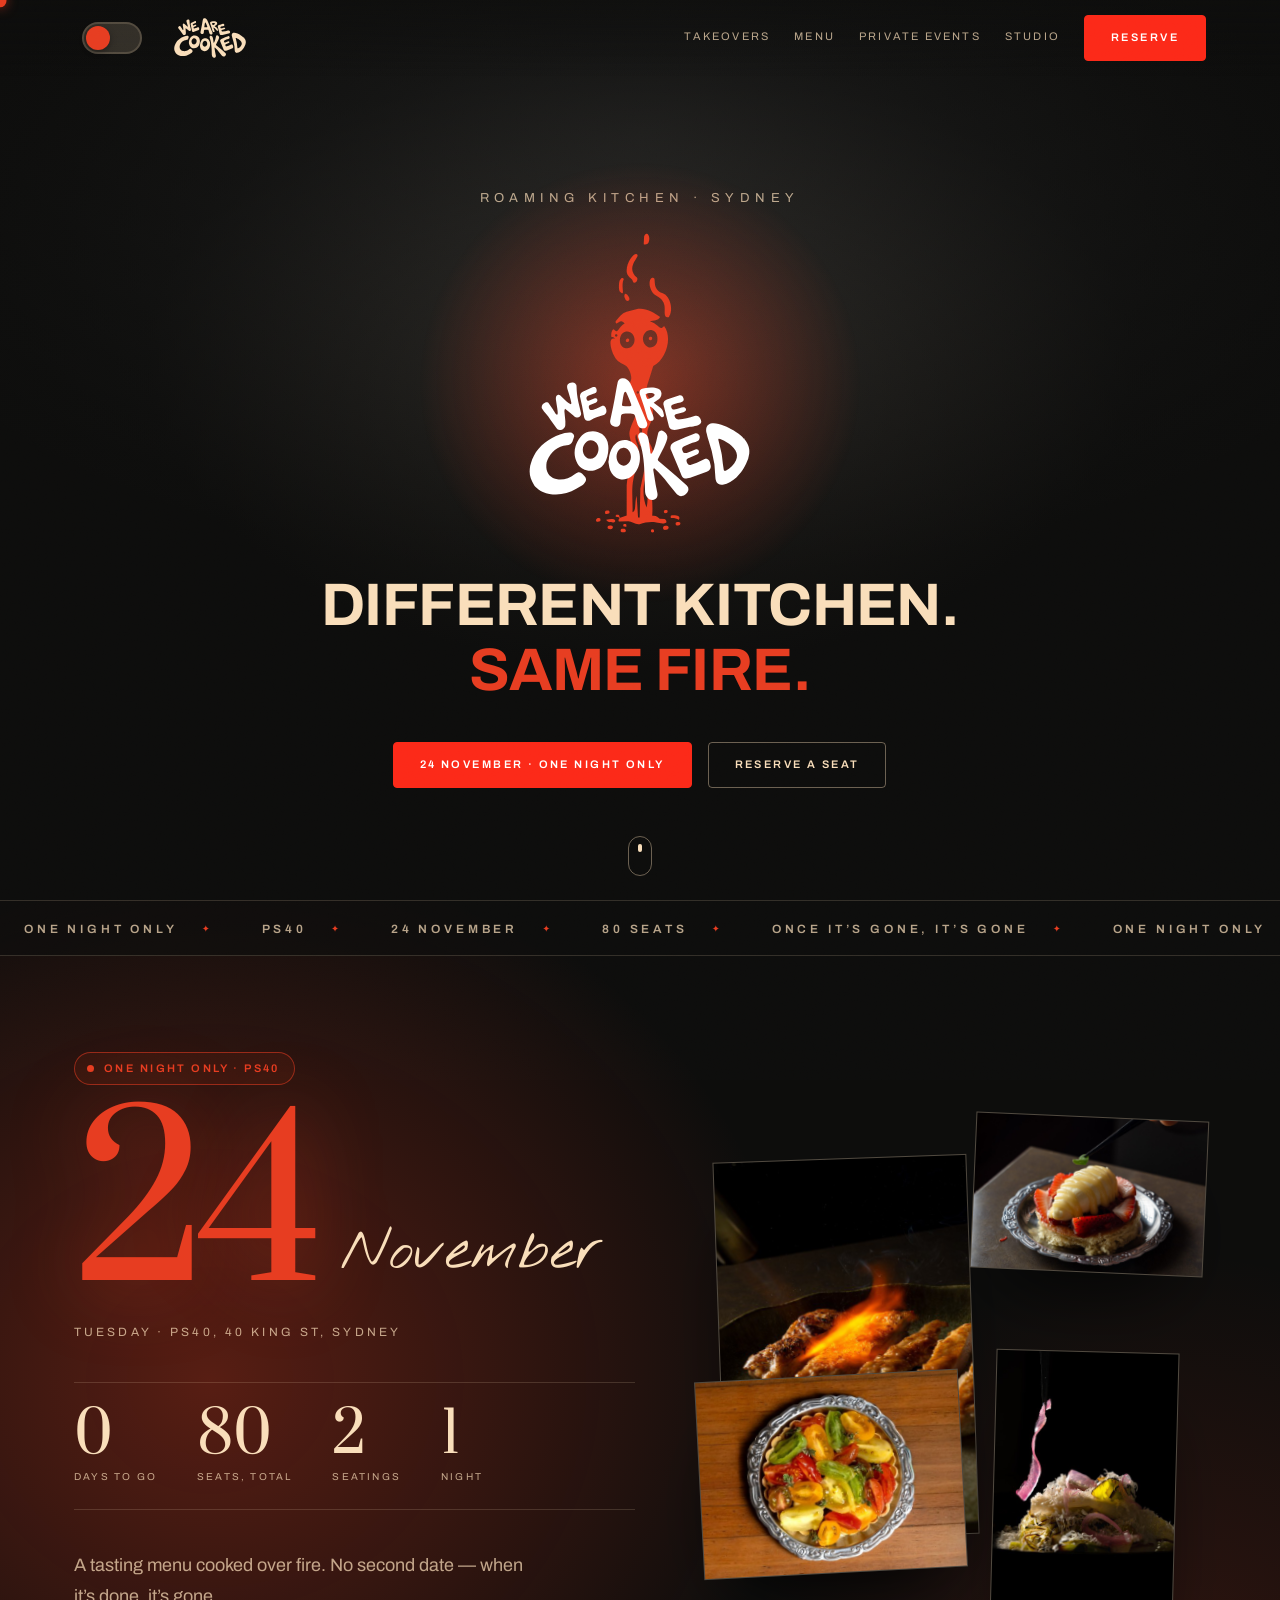
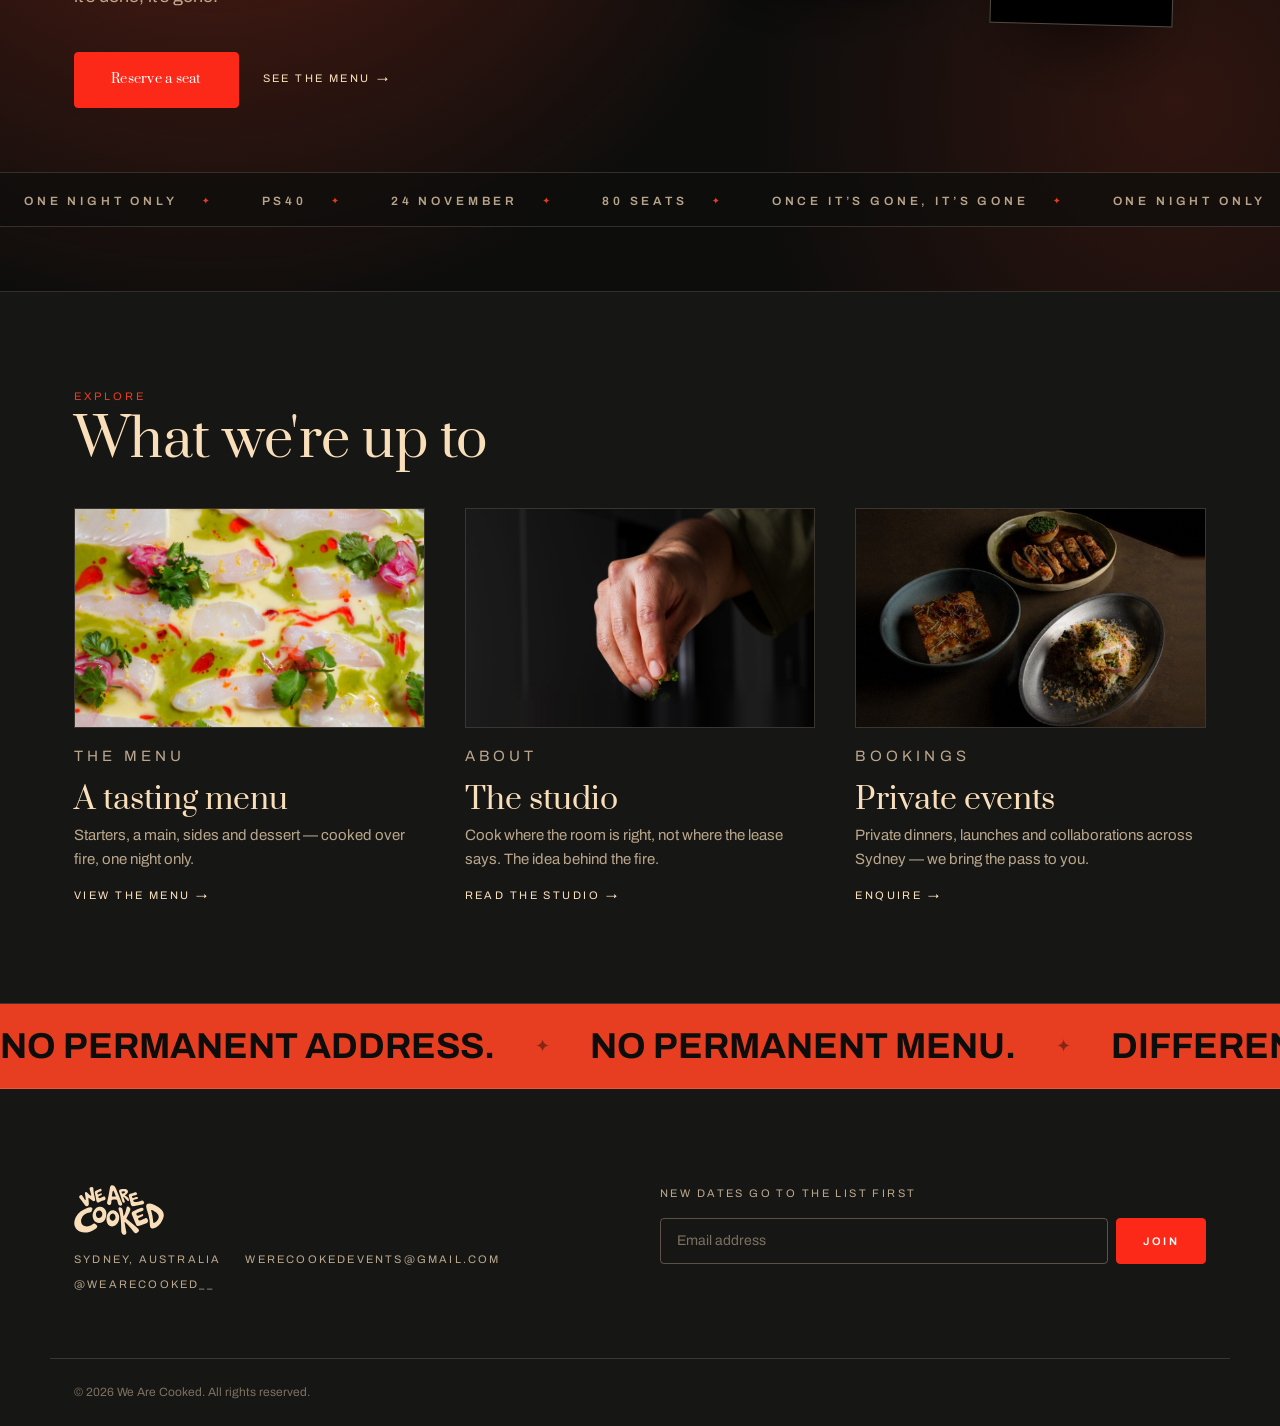
==== commit 7a5b46e3: "Restyle to poster design language; menu names match the printed tasting menu - Tasting menu card (St" ====
--- a/index.html
+++ b/index.html
@@ -24,7 +24,7 @@
 
 <link rel="preconnect" href="https://fonts.googleapis.com">
 <link rel="preconnect" href="https://fonts.gstatic.com" crossorigin>
-<link href="https://fonts.googleapis.com/css2?family=Archivo:wght@400;500;600;700&family=Prata&display=swap" rel="stylesheet">
+<link href="https://fonts.googleapis.com/css2?family=Archivo:wght@400;500;600;700&family=Nanum+Pen+Script&family=Nothing+You+Could+Do&family=Prata&display=swap" rel="stylesheet">
 
 <link rel="stylesheet" href="assets/css/style.css">
 </head>
@@ -127,7 +127,7 @@
           <li><strong>1</strong><span>Night</span></li>
         </ul>
 
-        <p class="spectacle-line reveal">Six plates cooked over fire. No second date &mdash; when it&rsquo;s done, it&rsquo;s gone.</p>
+        <p class="spectacle-line reveal">A tasting menu cooked over fire. No second date &mdash; when it&rsquo;s done, it&rsquo;s gone.</p>
         <div class="spectacle-actions reveal">
           <a href="takeovers.html#seatings" class="btn btn-solid">Reserve a seat</a>
           <a href="menu.html" class="link-arrow">See the menu <span class="arrow-nudge">&rarr;</span></a>
@@ -159,8 +159,8 @@
         <article class="preview-card">
           <div class="image-slot has-photo" aria-hidden="true"><img src="assets/img/dish-coconut-cured-snapper.jpg" alt=""></div>
           <p class="eyebrow">The menu</p>
-          <h3>On the pass</h3>
-          <p>Never the same menu twice &mdash; a running list of what's come off the pass.</p>
+          <h3>A tasting menu</h3>
+          <p>Starters, a main, sides and dessert &mdash; cooked over fire, one night only.</p>
           <a href="menu.html" class="link-arrow">View the menu <span class="arrow-nudge">&rarr;</span></a>
         </article>
 
--- a/assets/css/style.css
+++ b/assets/css/style.css
@@ -1053,3 +1053,31 @@
   border: 1px solid color-mix(in srgb, var(--ember) 55%, transparent); border-radius: 999px; padding: 8px 18px;
   background: color-mix(in srgb, var(--ember) 8%, transparent);
 }
+
+/* ==========================================================================
+   Poster design language — script accents, solid red CTA, tasting menu card
+   ========================================================================== */
+:root { --font-script: 'Nothing You Could Do', 'Segoe Script', cursive; --font-hand: 'Nanum Pen Script', 'Segoe Print', cursive; --cta: #fc2918; }
+.btn-primary { background: var(--cta); border-color: var(--cta); color: #fff; }
+.btn-primary:hover { background: var(--cream); border-color: var(--cream); color: #0d0d0c; }
+.btn-solid { background: var(--cta); border-color: var(--cta); color: #fff; font-family: var(--font-display); font-weight: 400; letter-spacing: .02em; text-transform: none; font-size: 18px; }
+.btn-solid:hover { background: var(--cream); border-color: var(--cream); color: #0d0d0c; }
+.spectacle-month, .ticket-dates em { font-family: var(--font-script); }
+.spectacle-month { font-size: clamp(34px, 4.6vw, 66px); }
+.hand { font-family: var(--font-hand); font-weight: 400; }
+
+.tasting { padding-top: var(--space-5); }
+.tasting-card { max-width: 860px; margin-inline: auto; text-align: center; background: var(--ink-3); border: 1px solid var(--cream-faint); padding: clamp(32px, 6vw, 64px) clamp(20px, 6vw, 72px); position: relative; }
+.tasting-card::before { content: ""; position: absolute; inset: 0; background: radial-gradient(60% 40% at 50% 0%, color-mix(in srgb, var(--ember) 14%, transparent), transparent 70%); pointer-events: none; }
+.tasting-title { font-family: var(--font-display); font-size: 14px; letter-spacing: .24em; text-transform: uppercase; color: var(--ember); margin-bottom: var(--space-3); }
+.tasting-card .hand { font-size: clamp(44px, 7vw, 64px); line-height: 1; margin: var(--space-4) 0 0; color: var(--cream); }
+.tasting-card > .hand:first-of-type { margin-top: 0; }
+.tasting-choose { font-style: italic; font-size: 14px; color: var(--cream-soft); margin: 4px 0 var(--space-3); }
+.tasting-card p { font-size: clamp(15px, 1.8vw, 18px); line-height: 1.55; margin-bottom: 12px; }
+.tasting-two { display: grid; grid-template-columns: 1fr 1fr; }
+.tasting-two > div { padding: 0 var(--space-3); }
+.tasting-two > div + div { border-left: 1px solid var(--cream-faint); }
+.tasting-two h3 { font-family: var(--font-display); font-weight: 400; font-size: 12px; letter-spacing: .22em; text-transform: uppercase; color: var(--ember); margin-bottom: var(--space-2); }
+.tasting-cta { margin-top: var(--space-4); }
+.course-label-gap { margin-top: var(--space-4); }
+@media (max-width: 640px) { .tasting-two { grid-template-columns: 1fr; } .tasting-two > div { padding: 0; } .tasting-two > div + div { border-left: 0; border-top: 1px solid var(--cream-faint); padding-top: var(--space-3); margin-top: var(--space-3); } .tasting-cta { width: 100%; } }
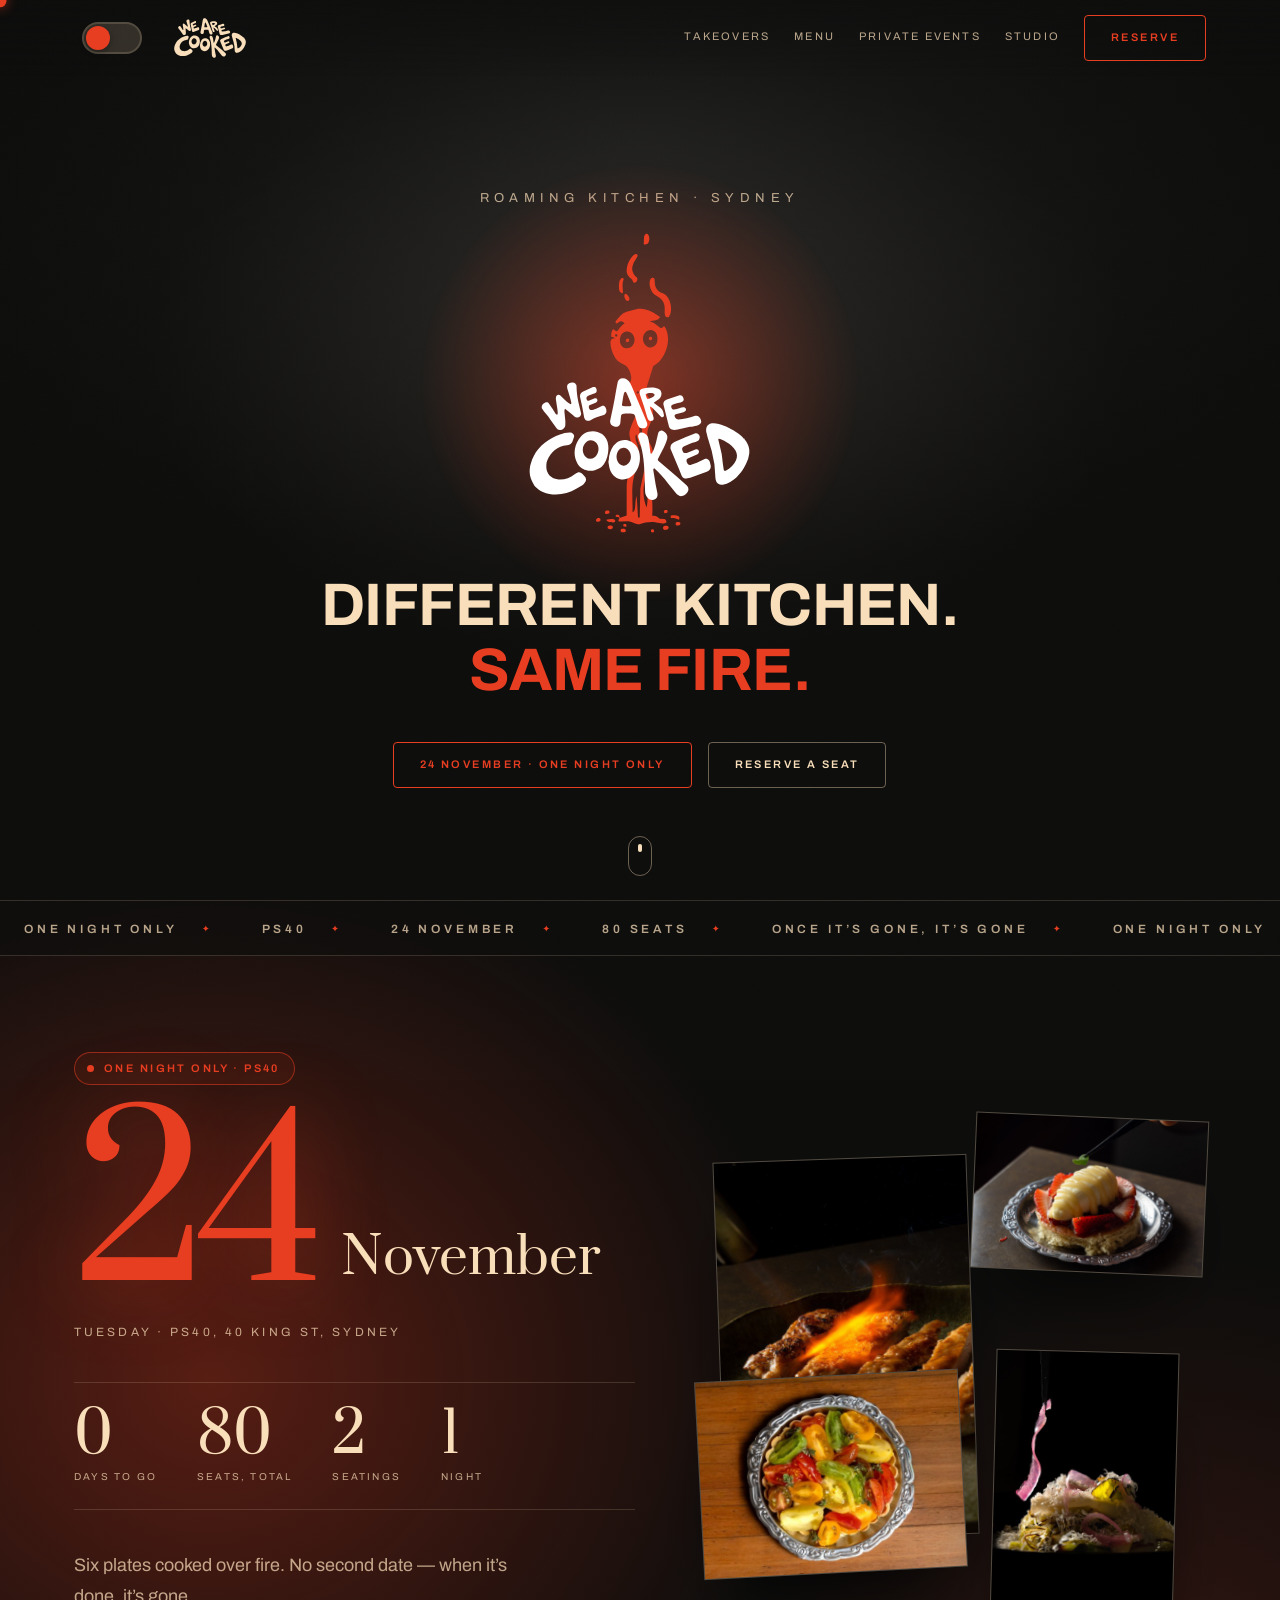
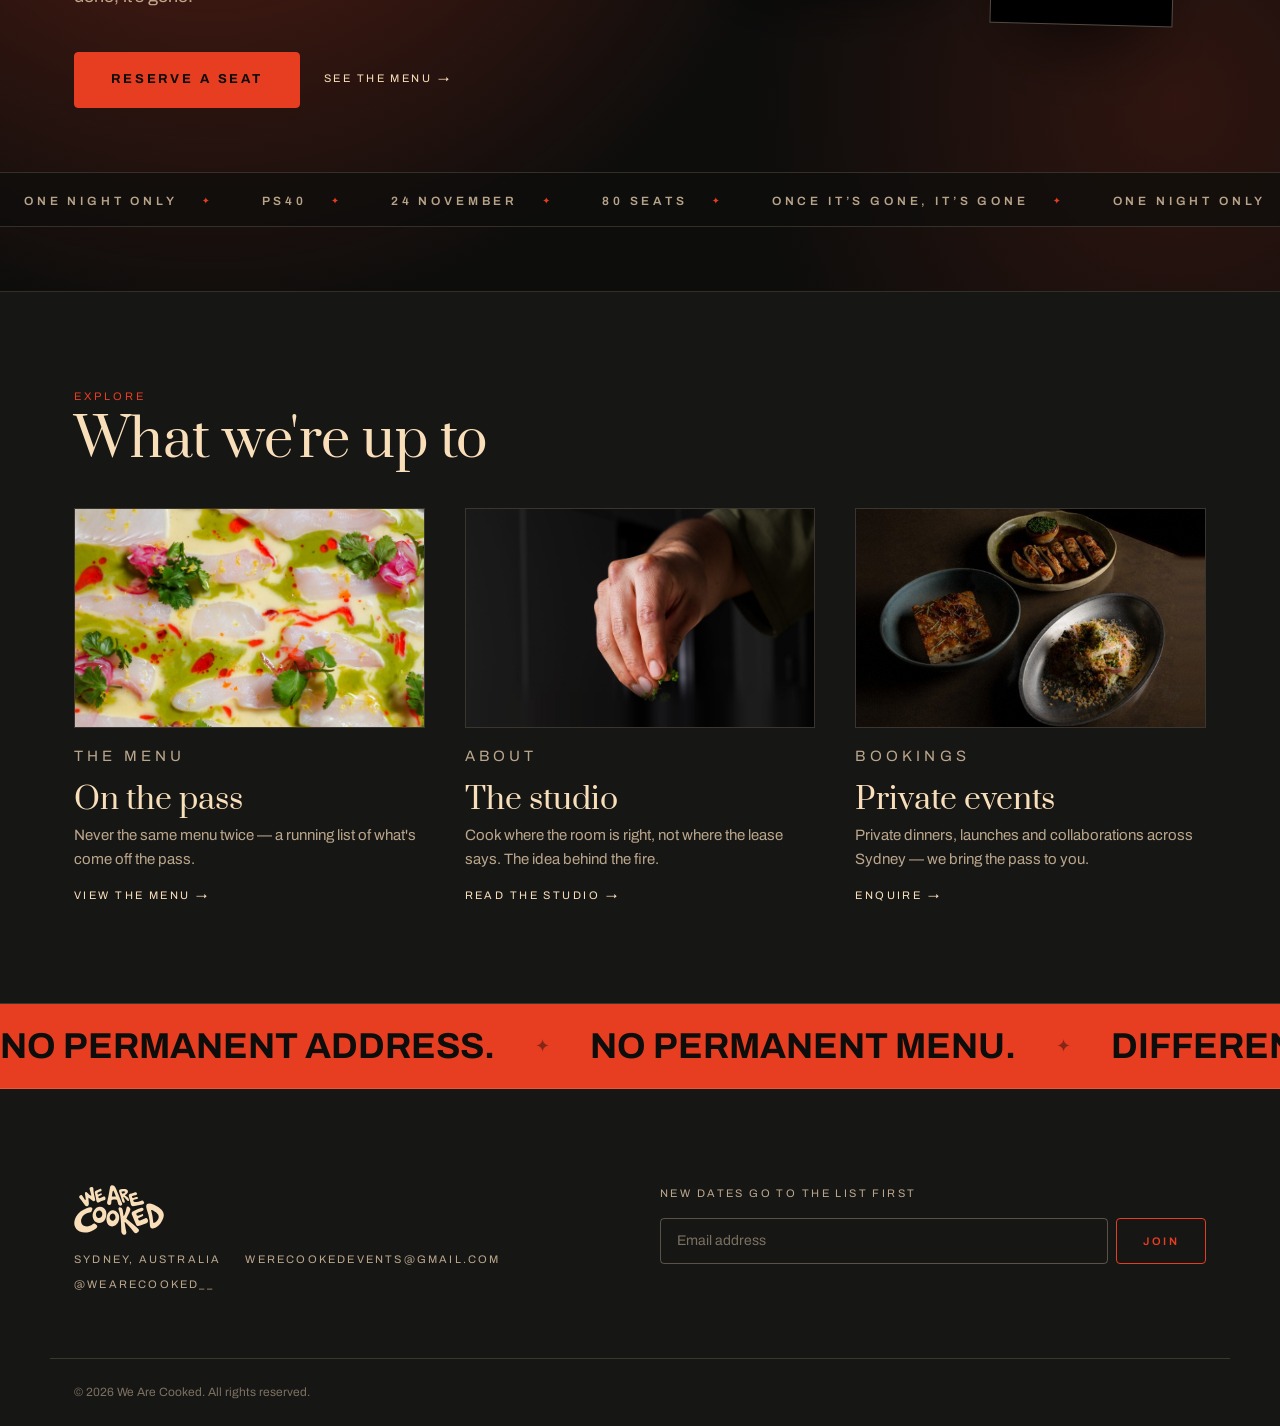
==== commit 08ecfe23: "Revert restyle for now (mockup first, per request) Restores the site to its state before 7a5b46e. Th" ====
--- a/index.html
+++ b/index.html
@@ -24,7 +24,7 @@
 
 <link rel="preconnect" href="https://fonts.googleapis.com">
 <link rel="preconnect" href="https://fonts.gstatic.com" crossorigin>
-<link href="https://fonts.googleapis.com/css2?family=Archivo:wght@400;500;600;700&family=Nanum+Pen+Script&family=Nothing+You+Could+Do&family=Prata&display=swap" rel="stylesheet">
+<link href="https://fonts.googleapis.com/css2?family=Archivo:wght@400;500;600;700&family=Prata&display=swap" rel="stylesheet">
 
 <link rel="stylesheet" href="assets/css/style.css">
 </head>
@@ -127,7 +127,7 @@
           <li><strong>1</strong><span>Night</span></li>
         </ul>
 
-        <p class="spectacle-line reveal">A tasting menu cooked over fire. No second date &mdash; when it&rsquo;s done, it&rsquo;s gone.</p>
+        <p class="spectacle-line reveal">Six plates cooked over fire. No second date &mdash; when it&rsquo;s done, it&rsquo;s gone.</p>
         <div class="spectacle-actions reveal">
           <a href="takeovers.html#seatings" class="btn btn-solid">Reserve a seat</a>
           <a href="menu.html" class="link-arrow">See the menu <span class="arrow-nudge">&rarr;</span></a>
@@ -159,8 +159,8 @@
         <article class="preview-card">
           <div class="image-slot has-photo" aria-hidden="true"><img src="assets/img/dish-coconut-cured-snapper.jpg" alt=""></div>
           <p class="eyebrow">The menu</p>
-          <h3>A tasting menu</h3>
-          <p>Starters, a main, sides and dessert &mdash; cooked over fire, one night only.</p>
+          <h3>On the pass</h3>
+          <p>Never the same menu twice &mdash; a running list of what's come off the pass.</p>
           <a href="menu.html" class="link-arrow">View the menu <span class="arrow-nudge">&rarr;</span></a>
         </article>
 
--- a/assets/css/style.css
+++ b/assets/css/style.css
@@ -1053,31 +1053,3 @@
   border: 1px solid color-mix(in srgb, var(--ember) 55%, transparent); border-radius: 999px; padding: 8px 18px;
   background: color-mix(in srgb, var(--ember) 8%, transparent);
 }
-
-/* ==========================================================================
-   Poster design language — script accents, solid red CTA, tasting menu card
-   ========================================================================== */
-:root { --font-script: 'Nothing You Could Do', 'Segoe Script', cursive; --font-hand: 'Nanum Pen Script', 'Segoe Print', cursive; --cta: #fc2918; }
-.btn-primary { background: var(--cta); border-color: var(--cta); color: #fff; }
-.btn-primary:hover { background: var(--cream); border-color: var(--cream); color: #0d0d0c; }
-.btn-solid { background: var(--cta); border-color: var(--cta); color: #fff; font-family: var(--font-display); font-weight: 400; letter-spacing: .02em; text-transform: none; font-size: 18px; }
-.btn-solid:hover { background: var(--cream); border-color: var(--cream); color: #0d0d0c; }
-.spectacle-month, .ticket-dates em { font-family: var(--font-script); }
-.spectacle-month { font-size: clamp(34px, 4.6vw, 66px); }
-.hand { font-family: var(--font-hand); font-weight: 400; }
-
-.tasting { padding-top: var(--space-5); }
-.tasting-card { max-width: 860px; margin-inline: auto; text-align: center; background: var(--ink-3); border: 1px solid var(--cream-faint); padding: clamp(32px, 6vw, 64px) clamp(20px, 6vw, 72px); position: relative; }
-.tasting-card::before { content: ""; position: absolute; inset: 0; background: radial-gradient(60% 40% at 50% 0%, color-mix(in srgb, var(--ember) 14%, transparent), transparent 70%); pointer-events: none; }
-.tasting-title { font-family: var(--font-display); font-size: 14px; letter-spacing: .24em; text-transform: uppercase; color: var(--ember); margin-bottom: var(--space-3); }
-.tasting-card .hand { font-size: clamp(44px, 7vw, 64px); line-height: 1; margin: var(--space-4) 0 0; color: var(--cream); }
-.tasting-card > .hand:first-of-type { margin-top: 0; }
-.tasting-choose { font-style: italic; font-size: 14px; color: var(--cream-soft); margin: 4px 0 var(--space-3); }
-.tasting-card p { font-size: clamp(15px, 1.8vw, 18px); line-height: 1.55; margin-bottom: 12px; }
-.tasting-two { display: grid; grid-template-columns: 1fr 1fr; }
-.tasting-two > div { padding: 0 var(--space-3); }
-.tasting-two > div + div { border-left: 1px solid var(--cream-faint); }
-.tasting-two h3 { font-family: var(--font-display); font-weight: 400; font-size: 12px; letter-spacing: .22em; text-transform: uppercase; color: var(--ember); margin-bottom: var(--space-2); }
-.tasting-cta { margin-top: var(--space-4); }
-.course-label-gap { margin-top: var(--space-4); }
-@media (max-width: 640px) { .tasting-two { grid-template-columns: 1fr; } .tasting-two > div { padding: 0; } .tasting-two > div + div { border-left: 0; border-top: 1px solid var(--cream-faint); padding-top: var(--space-3); margin-top: var(--space-3); } .tasting-cta { width: 100%; } }
